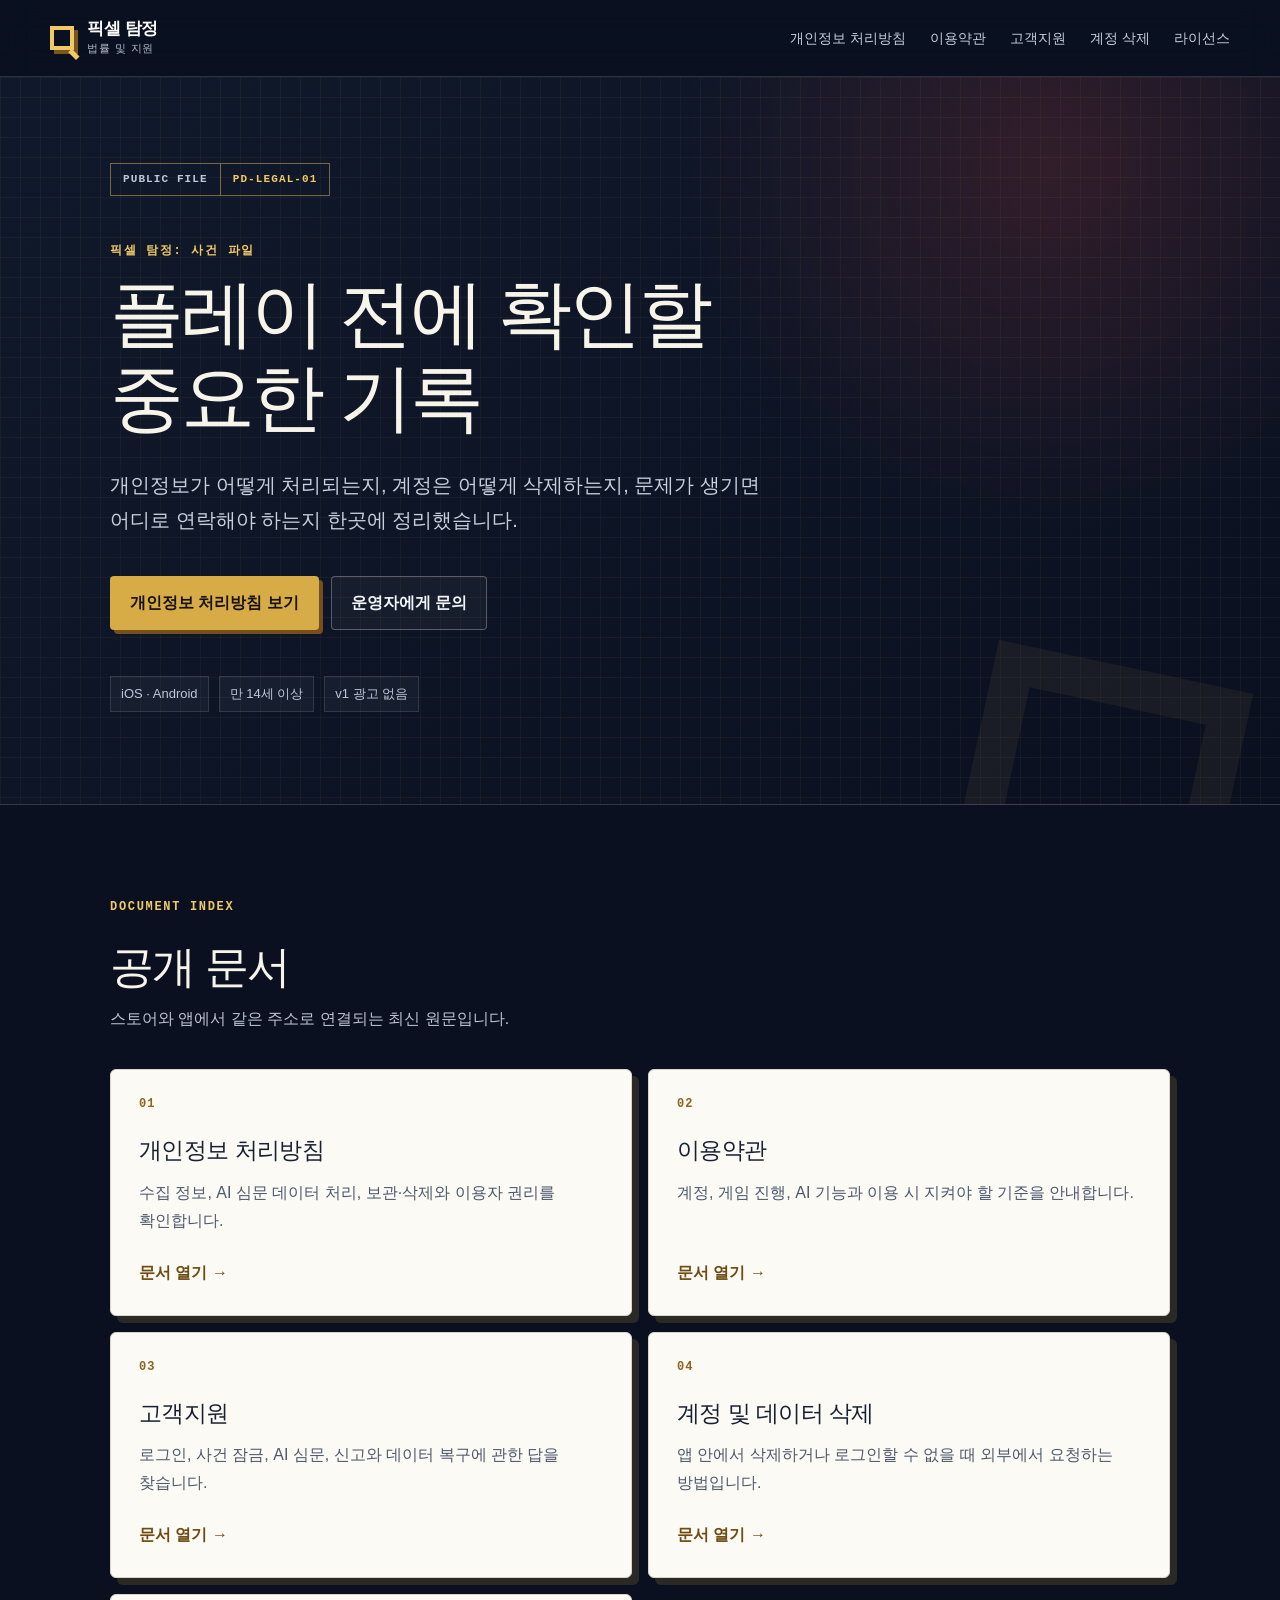
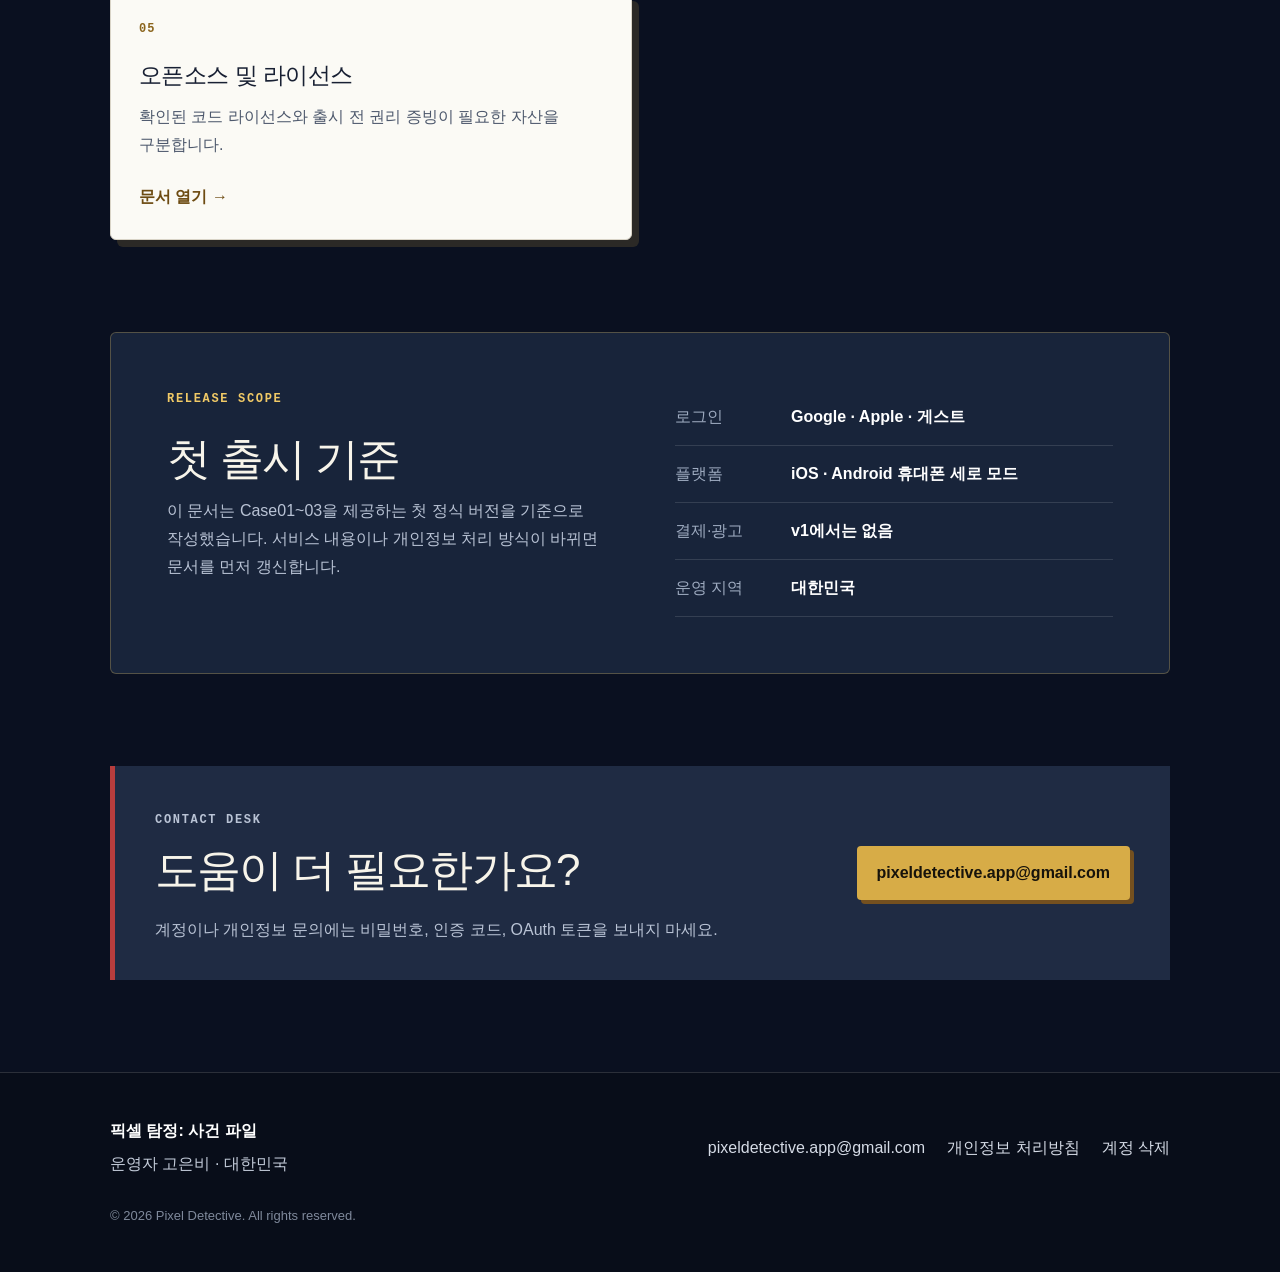
==== index.html @ 2590d4c9 "픽셀 탐정 법률·지원 사이트 정적 배포본 — GitHub Pages 이전 - ChatGPT site-creator 호스팅에서 이전 (레포 push = 배포가 되도록) - legal" ====
<!DOCTYPE html><html lang="ko"><head><meta charSet="utf-8"/><meta name="viewport" content="width=device-width, initial-scale=1"/><link rel="stylesheet" href="assets/index-XsDTc2nY.css" data-rsc-css-href="assets/index-XsDTc2nY.css" data-precedence="vite-rsc/importer-resources"/><title>법률 및 지원 | 픽셀 탐정</title><meta name="description" content="픽셀 탐정: 사건 파일의 공식 개인정보 처리방침, 이용약관, 지원 및 계정 삭제 안내입니다."/><meta name="application-name" content="픽셀 탐정: 사건 파일"/><meta property="og:title" content="픽셀 탐정 | 법률 및 지원"/><meta property="og:description" content="픽셀 탐정: 사건 파일의 개인정보 처리방침, 이용약관, 고객지원, 계정 삭제 및 라이선스 안내입니다."/><meta property="og:type" content="website"/><meta property="og:locale" content="ko_KR"/><meta property="og:image" content="https://kebsz0410-afk.github.io/pixel-detective-legal/og.png"/><meta property="og:image:width" content="1200"/><meta property="og:image:height" content="630"/><meta property="og:image:alt" content="픽셀 탐정 법률 및 지원"/><meta name="twitter:card" content="summary_large_image"/><meta name="twitter:title" content="픽셀 탐정 | 법률 및 지원"/><meta name="twitter:description" content="픽셀 탐정: 사건 파일의 개인정보 처리방침, 이용약관, 고객지원, 계정 삭제 및 라이선스 안내입니다."/><meta name="twitter:image" content="https://kebsz0410-afk.github.io/pixel-detective-legal/og.png"/>
</head><body><a class="skip-link" href="#main-content">본문으로 바로가기</a><header class="site-header"><div class="header-inner"><a href="./" class="brand" aria-label="픽셀 탐정 법률 및 지원 홈"><span class="brand-mark" aria-hidden="true"></span><span><strong>픽셀 탐정</strong><small>법률 및 지원</small></span></a><nav class="main-nav" aria-label="주요 메뉴"><a href="privacy/">개인정보 처리방침</a><a href="terms/">이용약관</a><a href="support/">고객지원</a><a href="account-deletion/">계정 삭제</a><a href="licenses/">라이선스</a></nav></div></header><main id="main-content"><section class="home-hero"><div class="home-hero-inner"><div class="case-label"><span>PUBLIC FILE</span><span>PD-LEGAL-01</span></div><p class="eyebrow">픽셀 탐정: 사건 파일</p><h1>플레이 전에 확인할<br/>중요한 기록</h1><p class="home-lead">개인정보가 어떻게 처리되는지, 계정은 어떻게 삭제하는지, 문제가 생기면 어디로 연락해야 하는지 한곳에 정리했습니다.</p><div class="hero-actions"><a href="privacy/" class="primary-button">개인정보 처리방침 보기</a><a class="secondary-button" href="mailto:pixeldetective.app@gmail.com">운영자에게 문의</a></div><ul class="release-tags" aria-label="서비스 기본 정보"><li>iOS · Android</li><li>만 14세 이상</li><li>v1 광고 없음</li></ul></div></section><section class="home-section" aria-labelledby="documents-title"><div class="section-heading"><p class="eyebrow">DOCUMENT INDEX</p><h2 id="documents-title">공개 문서</h2><p>스토어와 앱에서 같은 주소로 연결되는 최신 원문입니다.</p></div><div class="document-grid"><a href="privacy/" class="document-card"><span class="document-number">01</span><h3>개인정보 처리방침</h3><p>수집 정보, AI 심문 데이터 처리, 보관·삭제와 이용자 권리를 확인합니다.</p><span class="card-link">문서 열기</span></a><a href="terms/" class="document-card"><span class="document-number">02</span><h3>이용약관</h3><p>계정, 게임 진행, AI 기능과 이용 시 지켜야 할 기준을 안내합니다.</p><span class="card-link">문서 열기</span></a><a href="support/" class="document-card"><span class="document-number">03</span><h3>고객지원</h3><p>로그인, 사건 잠금, AI 심문, 신고와 데이터 복구에 관한 답을 찾습니다.</p><span class="card-link">문서 열기</span></a><a href="account-deletion/" class="document-card"><span class="document-number">04</span><h3>계정 및 데이터 삭제</h3><p>앱 안에서 삭제하거나 로그인할 수 없을 때 외부에서 요청하는 방법입니다.</p><span class="card-link">문서 열기</span></a><a href="licenses/" class="document-card"><span class="document-number">05</span><h3>오픈소스 및 라이선스</h3><p>확인된 코드 라이선스와 출시 전 권리 증빙이 필요한 자산을 구분합니다.</p><span class="card-link">문서 열기</span></a></div></section><section class="release-section" aria-labelledby="release-title"><div class="release-panel"><div><p class="eyebrow">RELEASE SCOPE</p><h2 id="release-title">첫 출시 기준</h2><p>이 문서는 Case01~03을 제공하는 첫 정식 버전을 기준으로 작성했습니다. 서비스 내용이나 개인정보 처리 방식이 바뀌면 문서를 먼저 갱신합니다.</p></div><dl class="release-facts"><div><dt>로그인</dt><dd>Google · Apple · 게스트</dd></div><div><dt>플랫폼</dt><dd>iOS · Android 휴대폰 세로 모드</dd></div><div><dt>결제·광고</dt><dd>v1에서는 없음</dd></div><div><dt>운영 지역</dt><dd>대한민국</dd></div></dl></div></section><section class="contact-section" aria-labelledby="contact-title"><div><p class="eyebrow">CONTACT DESK</p><h2 id="contact-title">도움이 더 필요한가요?</h2><p>계정이나 개인정보 문의에는 비밀번호, 인증 코드, OAuth 토큰을 보내지 마세요.</p></div><a class="primary-button" href="mailto:pixeldetective.app@gmail.com">pixeldetective.app@gmail.com</a></section></main><footer class="site-footer"><div class="footer-inner"><div><strong>픽셀 탐정: 사건 파일</strong><p>운영자 고은비 · 대한민국</p></div><div class="footer-links" aria-label="하단 메뉴"><a href="mailto:pixeldetective.app@gmail.com">pixeldetective.app@gmail.com</a><a href="privacy/">개인정보 처리방침</a><a href="account-deletion/">계정 삭제</a></div><p class="copyright">© 2026 Pixel Detective. All rights reserved.</p></div></footer></body></html>
---- assets/index-XsDTc2nY.css ----
/*! tailwindcss v4.2.1 | MIT License | https://tailwindcss.com */
@layer theme{:root,:host{--font-sans:ui-sans-serif, system-ui, sans-serif, "Apple Color Emoji", "Segoe UI Emoji", "Segoe UI Symbol", "Noto Color Emoji";--font-mono:ui-monospace, SFMono-Regular, Menlo, Monaco, Consolas, "Liberation Mono", "Courier New", monospace;--spacing:.25rem;--default-font-family:var(--font-sans);--default-mono-font-family:var(--font-mono)}}@layer base{*,:after,:before,::backdrop{box-sizing:border-box;border:0 solid;margin:0;padding:0}::file-selector-button{box-sizing:border-box;border:0 solid;margin:0;padding:0}html,:host{-webkit-text-size-adjust:100%;tab-size:4;line-height:1.5;font-family:var(--default-font-family,ui-sans-serif, system-ui, sans-serif, "Apple Color Emoji", "Segoe UI Emoji", "Segoe UI Symbol", "Noto Color Emoji");font-feature-settings:var(--default-font-feature-settings,normal);font-variation-settings:var(--default-font-variation-settings,normal);-webkit-tap-highlight-color:transparent}hr{height:0;color:inherit;border-top-width:1px}abbr:where([title]){-webkit-text-decoration:underline dotted;text-decoration:underline dotted}h1,h2,h3,h4,h5,h6{font-size:inherit;font-weight:inherit}a{color:inherit;-webkit-text-decoration:inherit;-webkit-text-decoration:inherit;-webkit-text-decoration:inherit;-webkit-text-decoration:inherit;text-decoration:inherit}b,strong{font-weight:bolder}code,kbd,samp,pre{font-family:var(--default-mono-font-family,ui-monospace, SFMono-Regular, Menlo, Monaco, Consolas, "Liberation Mono", "Courier New", monospace);font-feature-settings:var(--default-mono-font-feature-settings,normal);font-variation-settings:var(--default-mono-font-variation-settings,normal);font-size:1em}small{font-size:80%}sub,sup{vertical-align:baseline;font-size:75%;line-height:0;position:relative}sub{bottom:-.25em}sup{top:-.5em}table{text-indent:0;border-color:inherit;border-collapse:collapse}:-moz-focusring{outline:auto}progress{vertical-align:baseline}summary{display:list-item}ol,ul,menu{list-style:none}img,svg,video,canvas,audio,iframe,embed,object{vertical-align:middle;display:block}img,video{max-width:100%;height:auto}button,input,select,optgroup,textarea{font:inherit;font-feature-settings:inherit;font-variation-settings:inherit;letter-spacing:inherit;color:inherit;opacity:1;background-color:#0000;border-radius:0}::file-selector-button{font:inherit;font-feature-settings:inherit;font-variation-settings:inherit;letter-spacing:inherit;color:inherit;opacity:1;background-color:#0000;border-radius:0}:where(select:is([multiple],[size])) optgroup{font-weight:bolder}:where(select:is([multiple],[size])) optgroup option{padding-inline-start:20px}::file-selector-button{margin-inline-end:4px}::placeholder{opacity:1}@supports (not ((-webkit-appearance:-apple-pay-button))) or (contain-intrinsic-size:1px){::placeholder{color:currentColor}@supports (color:color-mix(in lab, red, red)){::placeholder{color:color-mix(in oklab, currentcolor 50%, transparent)}}}textarea{resize:vertical}::-webkit-search-decoration{-webkit-appearance:none}::-webkit-date-and-time-value{min-height:1lh;text-align:inherit}::-webkit-datetime-edit{display:inline-flex}::-webkit-datetime-edit-fields-wrapper{padding:0}::-webkit-datetime-edit{padding-block:0}::-webkit-datetime-edit-year-field{padding-block:0}::-webkit-datetime-edit-month-field{padding-block:0}::-webkit-datetime-edit-day-field{padding-block:0}::-webkit-datetime-edit-hour-field{padding-block:0}::-webkit-datetime-edit-minute-field{padding-block:0}::-webkit-datetime-edit-second-field{padding-block:0}::-webkit-datetime-edit-millisecond-field{padding-block:0}::-webkit-datetime-edit-meridiem-field{padding-block:0}::-webkit-calendar-picker-indicator{line-height:1}:-moz-ui-invalid{box-shadow:none}button,input:where([type=button],[type=reset],[type=submit]){appearance:button}::file-selector-button{appearance:button}::-webkit-inner-spin-button{height:auto}::-webkit-outer-spin-button{height:auto}[hidden]:where(:not([hidden=until-found])){display:none!important}}@layer components;@layer utilities{.absolute{position:absolute}.start{inset-inline-start:var(--spacing)}.end{inset-inline-end:var(--spacing)}.contents{display:contents}.table{display:table}}:root{--navy-950:#0a1020;--navy-900:#10192b;--navy-800:#18243a;--navy-700:#263550;--paper:#fbfaf5;--paper-deep:#f2efe4;--ink:#182033;--ink-soft:#4d586c;--gold:#d7ac47;--gold-bright:#f1ca66;--red:#b73d3d;--line-dark:#ffffff24;--line-paper:#d9d4c7;--shadow:0 24px 70px #0207123d}*{box-sizing:border-box}html{scroll-behavior:smooth;scroll-padding-top:112px}body{background:var(--navy-950);color:#f7f4ea;word-break:keep-all;overflow-wrap:anywhere;margin:0;font-family:Pretendard,-apple-system,BlinkMacSystemFont,Segoe UI,sans-serif;font-size:16px;line-height:1.75}a{color:inherit;text-underline-offset:.2em;text-decoration-thickness:1px}a:focus-visible,button:focus-visible{outline:3px solid var(--gold-bright);outline-offset:4px}.skip-link{z-index:100;background:var(--paper);color:var(--ink);border:2px solid var(--gold);border-radius:4px;padding:10px 14px;position:fixed;top:12px;left:12px;transform:translateY(-160%)}.skip-link:focus{transform:translateY(0)}.site-header{z-index:20;border-bottom:1px solid var(--line-dark);-webkit-backdrop-filter:blur(16px);backdrop-filter:blur(16px);background:#0a1020f0;position:sticky;top:0}.header-inner{justify-content:space-between;align-items:center;gap:32px;width:min(1180px,100% - 40px);min-height:76px;margin:0 auto;display:flex}.brand{color:#fff;flex:none;align-items:center;gap:13px;text-decoration:none;display:inline-flex}.brand strong,.brand small{display:block}.brand strong{letter-spacing:-.02em;font-size:17px;line-height:1.25}.brand small{color:#aeb8cb;letter-spacing:.08em;font-size:11px}.brand-mark{border:4px solid var(--gold-bright);width:24px;height:24px;display:inline-block;position:relative;box-shadow:4px 4px #7b5520}.brand-mark:after{content:"";background:var(--gold-bright);transform-origin:0;width:11px;height:5px;position:absolute;bottom:-7px;right:-11px;transform:rotate(45deg)}.main-nav{color:#c6cede;align-items:center;gap:24px;font-size:14px;display:flex}.main-nav a{white-space:nowrap;align-items:center;min-height:44px;text-decoration:none;display:inline-flex}.main-nav a:hover{color:var(--gold-bright)}.eyebrow{color:var(--gold-bright);letter-spacing:.14em;margin:0 0 10px;font-family:ui-monospace,SFMono-Regular,Menlo,Consolas,monospace;font-size:12px;font-weight:800}.home-hero{background:linear-gradient(90deg, #d7ac470e 1px, transparent 1px), linear-gradient(#d7ac470e 1px, transparent 1px), radial-gradient(circle at 82% 12%, #b73d3d38, transparent 30%), linear-gradient(145deg, var(--navy-900), var(--navy-950));border-bottom:1px solid var(--line-dark);background-size:20px 20px,20px 20px,auto,auto;position:relative;overflow:hidden}.home-hero:after{content:"";border:40px solid #d7ac4712;width:260px;height:260px;position:absolute;bottom:-120px;right:max(4vw,24px);transform:rotate(12deg)}.home-hero-inner{z-index:1;width:min(1060px,100% - 40px);margin:0 auto;padding:86px 0 92px;position:relative}.case-label{color:#bfc8da;letter-spacing:.1em;border:1px solid #f1ca6673;width:fit-content;margin-bottom:45px;font:700 11px/1 ui-monospace,SFMono-Regular,Menlo,monospace;display:flex}.case-label span{padding:10px 12px}.case-label span+span{color:var(--gold-bright);border-left:1px solid #f1ca6673}.home-hero h1,.document-hero h1{letter-spacing:-.045em;margin:0;line-height:1.14}.home-hero h1{max-width:760px;font-size:clamp(42px,7vw,74px)}.home-lead{color:#c8d0df;max-width:660px;margin:27px 0 0;font-size:clamp(17px,2vw,20px)}.hero-actions{flex-wrap:wrap;gap:12px;margin-top:38px;display:flex}.primary-button,.secondary-button{border:1px solid #0000;border-radius:4px;justify-content:center;align-items:center;min-height:50px;padding:12px 19px;font-weight:800;text-decoration:none;transition:transform .16s,background-color .16s;display:inline-flex}.primary-button{background:var(--gold);color:#17130b;box-shadow:4px 4px #74501f}.secondary-button{color:#f3f5f9;background:#ffffff0a;border-color:#ffffff47}.primary-button:hover,.secondary-button:hover{transform:translateY(-2px)}.release-tags{flex-wrap:wrap;gap:10px;margin:46px 0 0;padding:0;list-style:none;display:flex}.release-tags li{color:#bfc8da;background:#ffffff0a;border:1px solid #ffffff1f;padding:6px 10px;font-size:13px}.home-section,.release-section,.contact-section{width:min(1060px,100% - 40px);margin:0 auto}.home-section{padding:92px 0}.section-heading{max-width:650px;margin-bottom:36px}.section-heading h2,.release-panel h2,.contact-section h2{letter-spacing:-.04em;margin:0;font-size:clamp(30px,4vw,44px)}.section-heading>p:last-child,.release-panel>div>p:last-child,.contact-section p{color:#b9c3d5}.document-grid{grid-template-columns:repeat(2,minmax(0,1fr));gap:16px;display:grid}.document-card{background:var(--paper);min-height:245px;color:var(--ink);border:1px solid var(--line-paper);border-radius:6px;flex-direction:column;padding:28px;text-decoration:none;transition:transform .16s,box-shadow .16s;display:flex;position:relative;box-shadow:7px 7px #d7ac4729}.document-card:hover{transform:translateY(-3px);box-shadow:9px 11px #d7ac4738}.document-card h3{letter-spacing:-.025em;margin:20px 0 8px;font-size:23px}.document-card p{color:var(--ink-soft);margin:0}.document-number{color:#8b651d;letter-spacing:.08em;font:800 12px/1 ui-monospace,SFMono-Regular,Menlo,monospace}.card-link{color:#6d4b12;margin-top:auto;padding-top:24px;font-weight:800}.card-link:after{content:" →"}.release-section{padding-bottom:92px}.release-panel{background:var(--navy-800);border:1px solid #f1ca6647;border-radius:6px;grid-template-columns:1fr 1fr;gap:70px;padding:clamp(28px,5vw,56px);display:grid}.release-facts{gap:0;margin:0;display:grid}.release-facts div{border-bottom:1px solid #ffffff1f;grid-template-columns:100px 1fr;gap:16px;padding:14px 0;display:grid}.release-facts dt{color:#9eabc0}.release-facts dd{color:#fff;margin:0;font-weight:700}.contact-section{border-left:5px solid var(--red);background:#1f2b43;justify-content:space-between;align-items:center;gap:30px;margin-bottom:92px;padding:36px 40px;display:flex}.contact-section p{margin:8px 0 0}.document-shell{background:var(--paper-deep);color:var(--ink)}.document-hero{background:linear-gradient(90deg, #d7ac470b 1px, transparent 1px), linear-gradient(#d7ac470b 1px, transparent 1px), var(--navy-900);color:#fff;border-bottom:4px solid var(--gold);background-size:20px 20px}.document-hero-inner{width:min(1060px,100% - 40px);margin:0 auto;padding:68px 0 54px}.document-hero h1{max-width:800px;font-size:clamp(36px,6vw,58px)}.document-summary{color:#c9d1df;max-width:760px;margin:20px 0 0;font-size:18px}.document-meta{flex-wrap:wrap;gap:12px;margin:34px 0 0;display:flex}.document-meta div{background:#ffffff0b;border:1px solid #ffffff24;min-width:150px;padding:10px 14px}.document-meta dt{color:#9ba8bd;font-size:12px}.document-meta dd{margin:2px 0 0;font-weight:700}.document-meta a{color:var(--gold-bright)}.document-layout{grid-template-columns:230px minmax(0,1fr);align-items:start;gap:38px;width:min(1060px,100% - 40px);margin:0 auto;padding:54px 0 90px;display:grid}.toc{border:1px solid var(--line-paper);background:#ffffff80;border-radius:5px;max-height:calc(100vh - 130px);padding:18px;position:sticky;top:106px;overflow:auto}.toc>p{color:#73500f;letter-spacing:.12em;margin:0 0 10px;font:800 12px/1 ui-monospace,SFMono-Regular,Menlo,monospace}.toc ol{margin:0;padding:0;list-style:none}.toc li+li{border-top:1px solid #18203314}.toc a{color:#4e586b;align-items:center;min-height:42px;padding:8px 0;font-size:13px;line-height:1.45;text-decoration:none;display:flex}.toc a:hover{color:#6f4a06;text-decoration:underline}.legal-document{background:var(--paper);border:1px solid var(--line-paper);box-shadow:var(--shadow);border-radius:6px;padding:clamp(26px,5vw,58px)}.legal-document section{scroll-margin-top:106px}.legal-document section+section{border-top:1px solid var(--line-paper);margin-top:58px;padding-top:54px}.legal-document h2{color:#121a2b;letter-spacing:-.035em;align-items:baseline;gap:12px;margin:0 0 22px;font-size:clamp(23px,3vw,30px);line-height:1.35;display:flex}.legal-document h2 span{color:#9a711f;font:800 12px/1 ui-monospace,SFMono-Regular,Menlo,monospace}.legal-document h3{color:#1a263d;margin:30px 0 10px;font-size:18px}.legal-document p{color:#394356;margin:12px 0}.legal-document ul,.legal-document ol{color:#394356;margin:14px 0;padding-left:1.4em}.legal-document li+li{margin-top:7px}.legal-document a{color:#62430c;font-weight:700}.legal-document strong{color:#192238}.notice-box,.info-callout{border-radius:4px;padding:19px 21px}.notice-box{color:#4f3a13;background:#fff8df;border:1px solid #d7ac47;margin-bottom:48px}.notice-box p{color:inherit;margin:0}.info-callout{background:#eef2f7;border-left:4px solid #526b91;margin:20px 0}.info-callout p:first-child{margin-top:0}.info-callout p:last-child{margin-bottom:0}.table-wrap{border:1px solid var(--line-paper);border-radius:4px;width:100%;margin:22px 0;overflow-x:auto}.legal-table{border-collapse:collapse;width:100%;min-width:660px;font-size:14px;line-height:1.6}.legal-table th,.legal-table td{text-align:left;vertical-align:top;border-bottom:1px solid var(--line-paper);padding:14px}.legal-table th{color:#2b3344;background:#e9e5d8;font-weight:800}.legal-table tr:last-child td{border-bottom:0}.step-list{counter-reset:steps;list-style:none;padding:0!important}.step-list>li{counter-increment:steps;background:#f3f1e9;border:1px solid #ddd7c8;border-radius:4px;padding:16px 16px 16px 58px;position:relative}.step-list>li:before{content:counter(steps);background:var(--navy-800);color:#fff;place-items:center;width:28px;height:28px;font:800 13px/1 ui-monospace,monospace;display:grid;position:absolute;top:16px;left:16px}.step-list>li+li{margin-top:10px}.faq-list{gap:14px;display:grid}.faq-item{background:#f3f1e9;border:1px solid #dcd6c7;border-radius:4px;padding:20px}.faq-item h3{margin-top:0}.faq-item p:last-child,.faq-item ul:last-child{margin-bottom:0}.document-end{color:#8a806c;letter-spacing:.13em;text-align:right;border-top:4px double #b6ad97;margin-top:60px;padding-top:18px;font:800 11px/1 ui-monospace,SFMono-Regular,Menlo,monospace}.site-footer{border-top:1px solid var(--line-dark);color:#c4ccda;background:#080d19}.footer-inner{grid-template-columns:1fr auto;gap:22px 40px;width:min(1060px,100% - 40px);margin:0 auto;padding:44px 0;display:grid}.footer-inner strong{color:#fff}.footer-inner p{margin:5px 0 0}.footer-links{flex-wrap:wrap;justify-content:flex-end;gap:10px 22px;display:flex}.footer-links a{color:#d5dbe6;align-items:center;min-height:40px;display:inline-flex}.copyright{color:#7f899b;grid-column:1/-1;font-size:13px}@media (width<=900px){.header-inner{width:100%;padding:12px 20px 0;display:block}.brand{min-height:48px}.main-nav{scrollbar-width:thin;gap:20px;margin:4px -20px 0;padding:0 20px;overflow-x:auto}.main-nav a{min-height:48px}.document-layout{display:block}.toc{max-height:none;margin-bottom:20px;position:static}.toc ol{grid-template-columns:repeat(2,minmax(0,1fr));gap:0 16px;display:grid}.release-panel{grid-template-columns:1fr;gap:30px}}@media (width<=680px){html{scroll-padding-top:126px}body{font-size:15px}.home-hero-inner{padding:58px 0 68px}.case-label{margin-bottom:32px}.home-section{padding:64px 0}.document-grid{grid-template-columns:1fr}.document-card{min-height:225px}.contact-section{margin-bottom:64px;padding:28px 24px;display:block}.contact-section .primary-button{width:100%;margin-top:20px}.document-hero-inner{padding:48px 0 40px}.document-layout{width:min(100% - 24px,1060px);padding:28px 0 64px}.toc ol{grid-template-columns:1fr}.legal-document{padding:26px 20px}.legal-document section+section{margin-top:42px;padding-top:40px}.document-meta{grid-template-columns:1fr;display:grid}.hero-actions,.hero-actions a{width:100%}.footer-inner{grid-template-columns:1fr}.footer-links{justify-content:flex-start}.copyright{grid-column:auto}}@media (prefers-reduced-motion:reduce){html{scroll-behavior:auto}*,:before,:after{scroll-behavior:auto!important;transition-duration:.01ms!important;animation-duration:.01ms!important;animation-iteration-count:1!important}}@media print{.site-header,.site-footer,.toc,.skip-link{display:none}.document-shell,.document-hero,body{color:#000;background:#fff}.document-hero{border-bottom:1px solid #000}.document-hero h1,.document-summary,.document-meta dd,.document-meta dt{color:#000}.document-layout{width:100%;padding:20px 0;display:block}.legal-document{box-shadow:none;border:0}}
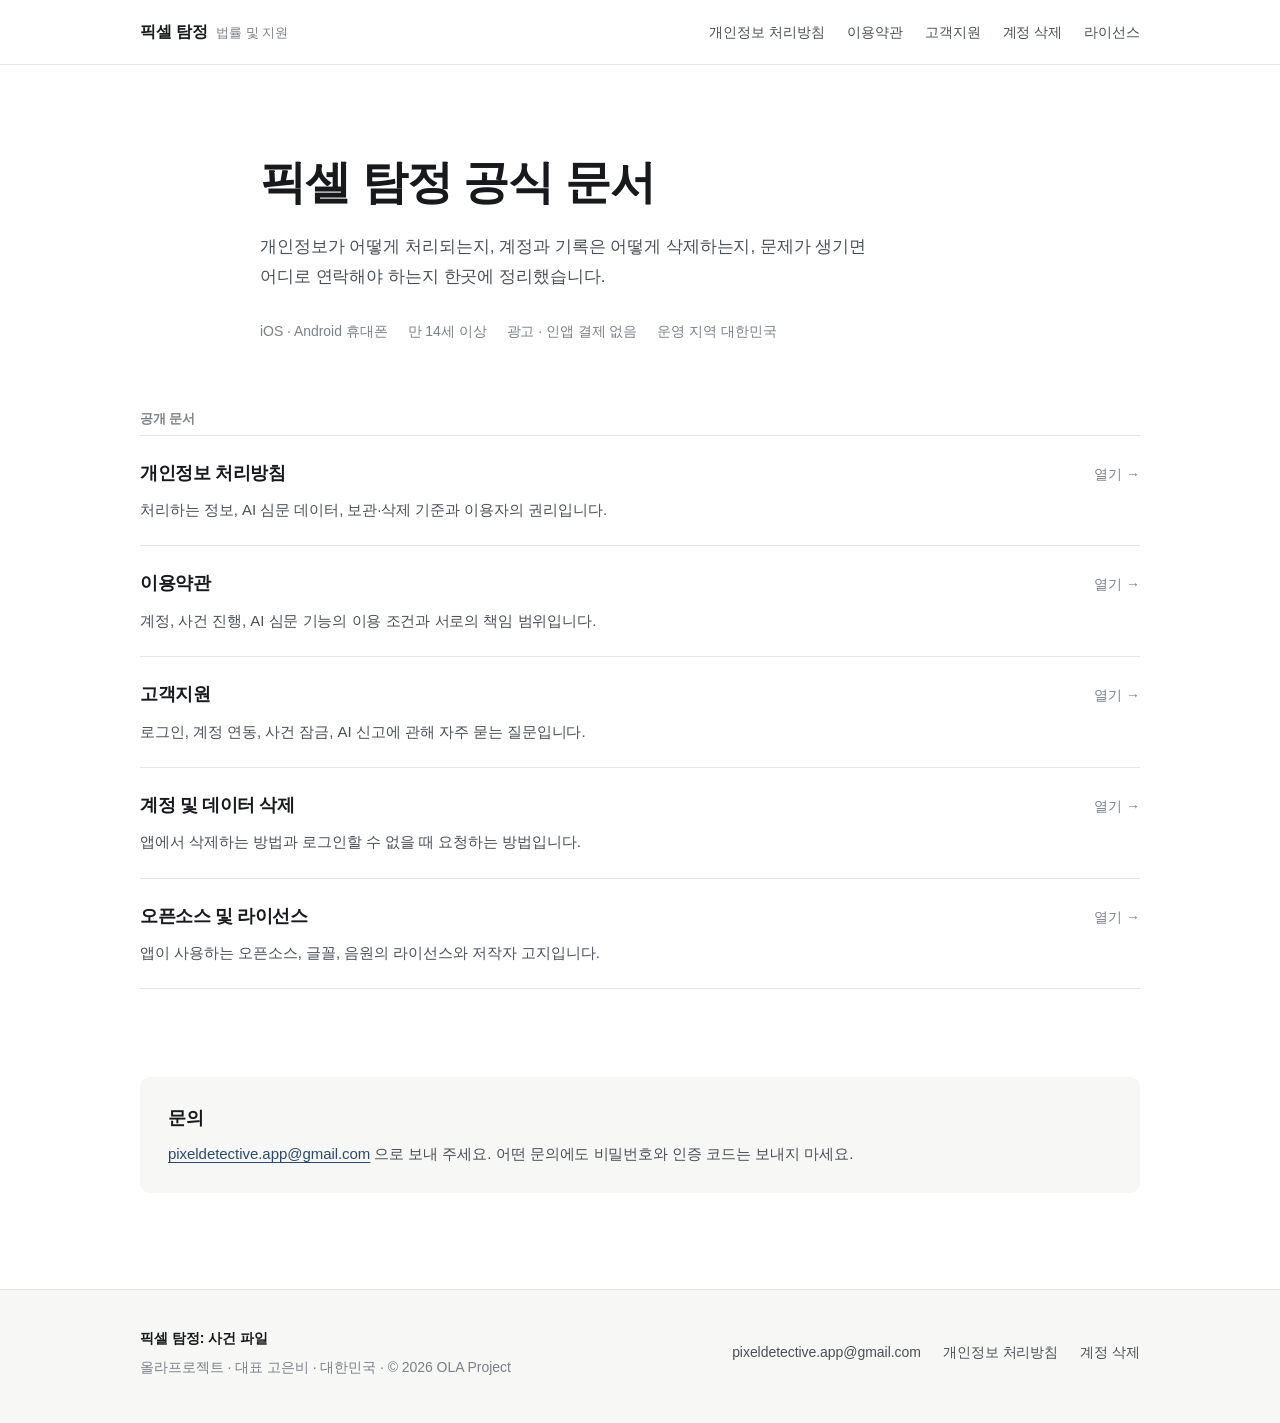
==== commit 1522dc1a: "공개 문서 갱신 — 디자인 개편·상호 반영·법정 필수 항목·시행일 2026-08-03" ====
--- a/index.html
+++ b/index.html
@@ -1,2 +1,2 @@
-<!DOCTYPE html><html lang="ko"><head><meta charSet="utf-8"/><meta name="viewport" content="width=device-width, initial-scale=1"/><link rel="stylesheet" href="assets/index-XsDTc2nY.css" data-rsc-css-href="assets/index-XsDTc2nY.css" data-precedence="vite-rsc/importer-resources"/><title>법률 및 지원 | 픽셀 탐정</title><meta name="description" content="픽셀 탐정: 사건 파일의 공식 개인정보 처리방침, 이용약관, 지원 및 계정 삭제 안내입니다."/><meta name="application-name" content="픽셀 탐정: 사건 파일"/><meta property="og:title" content="픽셀 탐정 | 법률 및 지원"/><meta property="og:description" content="픽셀 탐정: 사건 파일의 개인정보 처리방침, 이용약관, 고객지원, 계정 삭제 및 라이선스 안내입니다."/><meta property="og:type" content="website"/><meta property="og:locale" content="ko_KR"/><meta property="og:image" content="https://kebsz0410-afk.github.io/pixel-detective-legal/og.png"/><meta property="og:image:width" content="1200"/><meta property="og:image:height" content="630"/><meta property="og:image:alt" content="픽셀 탐정 법률 및 지원"/><meta name="twitter:card" content="summary_large_image"/><meta name="twitter:title" content="픽셀 탐정 | 법률 및 지원"/><meta name="twitter:description" content="픽셀 탐정: 사건 파일의 개인정보 처리방침, 이용약관, 고객지원, 계정 삭제 및 라이선스 안내입니다."/><meta name="twitter:image" content="https://kebsz0410-afk.github.io/pixel-detective-legal/og.png"/>
-</head><body><a class="skip-link" href="#main-content">본문으로 바로가기</a><header class="site-header"><div class="header-inner"><a href="./" class="brand" aria-label="픽셀 탐정 법률 및 지원 홈"><span class="brand-mark" aria-hidden="true"></span><span><strong>픽셀 탐정</strong><small>법률 및 지원</small></span></a><nav class="main-nav" aria-label="주요 메뉴"><a href="privacy/">개인정보 처리방침</a><a href="terms/">이용약관</a><a href="support/">고객지원</a><a href="account-deletion/">계정 삭제</a><a href="licenses/">라이선스</a></nav></div></header><main id="main-content"><section class="home-hero"><div class="home-hero-inner"><div class="case-label"><span>PUBLIC FILE</span><span>PD-LEGAL-01</span></div><p class="eyebrow">픽셀 탐정: 사건 파일</p><h1>플레이 전에 확인할<br/>중요한 기록</h1><p class="home-lead">개인정보가 어떻게 처리되는지, 계정은 어떻게 삭제하는지, 문제가 생기면 어디로 연락해야 하는지 한곳에 정리했습니다.</p><div class="hero-actions"><a href="privacy/" class="primary-button">개인정보 처리방침 보기</a><a class="secondary-button" href="mailto:pixeldetective.app@gmail.com">운영자에게 문의</a></div><ul class="release-tags" aria-label="서비스 기본 정보"><li>iOS · Android</li><li>만 14세 이상</li><li>v1 광고 없음</li></ul></div></section><section class="home-section" aria-labelledby="documents-title"><div class="section-heading"><p class="eyebrow">DOCUMENT INDEX</p><h2 id="documents-title">공개 문서</h2><p>스토어와 앱에서 같은 주소로 연결되는 최신 원문입니다.</p></div><div class="document-grid"><a href="privacy/" class="document-card"><span class="document-number">01</span><h3>개인정보 처리방침</h3><p>수집 정보, AI 심문 데이터 처리, 보관·삭제와 이용자 권리를 확인합니다.</p><span class="card-link">문서 열기</span></a><a href="terms/" class="document-card"><span class="document-number">02</span><h3>이용약관</h3><p>계정, 게임 진행, AI 기능과 이용 시 지켜야 할 기준을 안내합니다.</p><span class="card-link">문서 열기</span></a><a href="support/" class="document-card"><span class="document-number">03</span><h3>고객지원</h3><p>로그인, 사건 잠금, AI 심문, 신고와 데이터 복구에 관한 답을 찾습니다.</p><span class="card-link">문서 열기</span></a><a href="account-deletion/" class="document-card"><span class="document-number">04</span><h3>계정 및 데이터 삭제</h3><p>앱 안에서 삭제하거나 로그인할 수 없을 때 외부에서 요청하는 방법입니다.</p><span class="card-link">문서 열기</span></a><a href="licenses/" class="document-card"><span class="document-number">05</span><h3>오픈소스 및 라이선스</h3><p>확인된 코드 라이선스와 출시 전 권리 증빙이 필요한 자산을 구분합니다.</p><span class="card-link">문서 열기</span></a></div></section><section class="release-section" aria-labelledby="release-title"><div class="release-panel"><div><p class="eyebrow">RELEASE SCOPE</p><h2 id="release-title">첫 출시 기준</h2><p>이 문서는 Case01~03을 제공하는 첫 정식 버전을 기준으로 작성했습니다. 서비스 내용이나 개인정보 처리 방식이 바뀌면 문서를 먼저 갱신합니다.</p></div><dl class="release-facts"><div><dt>로그인</dt><dd>Google · Apple · 게스트</dd></div><div><dt>플랫폼</dt><dd>iOS · Android 휴대폰 세로 모드</dd></div><div><dt>결제·광고</dt><dd>v1에서는 없음</dd></div><div><dt>운영 지역</dt><dd>대한민국</dd></div></dl></div></section><section class="contact-section" aria-labelledby="contact-title"><div><p class="eyebrow">CONTACT DESK</p><h2 id="contact-title">도움이 더 필요한가요?</h2><p>계정이나 개인정보 문의에는 비밀번호, 인증 코드, OAuth 토큰을 보내지 마세요.</p></div><a class="primary-button" href="mailto:pixeldetective.app@gmail.com">pixeldetective.app@gmail.com</a></section></main><footer class="site-footer"><div class="footer-inner"><div><strong>픽셀 탐정: 사건 파일</strong><p>운영자 고은비 · 대한민국</p></div><div class="footer-links" aria-label="하단 메뉴"><a href="mailto:pixeldetective.app@gmail.com">pixeldetective.app@gmail.com</a><a href="privacy/">개인정보 처리방침</a><a href="account-deletion/">계정 삭제</a></div><p class="copyright">© 2026 Pixel Detective. All rights reserved.</p></div></footer></body></html>+<!DOCTYPE html><html lang="ko"><head><meta charSet="utf-8"/><meta name="viewport" content="width=device-width, initial-scale=1"/><link rel="stylesheet" href="assets/index-CVaGHORI.css" data-rsc-css-href="assets/index-CVaGHORI.css" data-precedence="vite-rsc/importer-resources"/><title>법률 및 지원 | 픽셀 탐정</title><meta name="description" content="픽셀 탐정: 사건 파일의 공식 개인정보 처리방침, 이용약관, 지원 및 계정 삭제 안내입니다."/><meta name="application-name" content="픽셀 탐정: 사건 파일"/><meta property="og:title" content="픽셀 탐정 | 법률 및 지원"/><meta property="og:description" content="픽셀 탐정: 사건 파일의 개인정보 처리방침, 이용약관, 고객지원, 계정 삭제 및 라이선스 안내입니다."/><meta property="og:type" content="website"/><meta property="og:locale" content="ko_KR"/><meta property="og:image" content="https://kebsz0410-afk.github.io/pixel-detective-legal/og.png"/><meta property="og:image:width" content="1200"/><meta property="og:image:height" content="630"/><meta property="og:image:alt" content="픽셀 탐정 법률 및 지원"/><meta name="twitter:card" content="summary_large_image"/><meta name="twitter:title" content="픽셀 탐정 | 법률 및 지원"/><meta name="twitter:description" content="픽셀 탐정: 사건 파일의 개인정보 처리방침, 이용약관, 고객지원, 계정 삭제 및 라이선스 안내입니다."/><meta name="twitter:image" content="https://kebsz0410-afk.github.io/pixel-detective-legal/og.png"/>
+</head><body><a class="skip-link" href="#main-content">본문으로 바로가기</a><header class="site-header"><div class="header-inner"><a href="./" class="brand" aria-label="픽셀 탐정 법률 및 지원 홈"><strong>픽셀 탐정</strong><span>법률 및 지원</span></a><nav class="main-nav" aria-label="주요 메뉴"><a href="privacy/">개인정보 처리방침</a><a href="terms/">이용약관</a><a href="support/">고객지원</a><a href="account-deletion/">계정 삭제</a><a href="licenses/">라이선스</a></nav></div></header><main id="main-content"><section class="home-hero"><h1>픽셀 탐정 공식 문서</h1><p class="home-lead">개인정보가 어떻게 처리되는지, 계정과 기록은 어떻게 삭제하는지, 문제가 생기면 어디로 연락해야 하는지 한곳에 정리했습니다.</p><ul class="hero-facts" aria-label="서비스 기본 정보"><li>iOS · Android 휴대폰</li><li>만 14세 이상</li><li>광고 · 인앱 결제 없음</li><li>운영 지역 대한민국</li></ul></section><section class="home-section" aria-labelledby="documents-title"><p class="section-label" id="documents-title">공개 문서</p><div class="document-list"><a href="privacy/"><h3>개인정보 처리방침</h3><span class="go" aria-hidden="true">열기 →</span><p>처리하는 정보, AI 심문 데이터, 보관·삭제 기준과 이용자의 권리입니다.</p></a><a href="terms/"><h3>이용약관</h3><span class="go" aria-hidden="true">열기 →</span><p>계정, 사건 진행, AI 심문 기능의 이용 조건과 서로의 책임 범위입니다.</p></a><a href="support/"><h3>고객지원</h3><span class="go" aria-hidden="true">열기 →</span><p>로그인, 계정 연동, 사건 잠금, AI 신고에 관해 자주 묻는 질문입니다.</p></a><a href="account-deletion/"><h3>계정 및 데이터 삭제</h3><span class="go" aria-hidden="true">열기 →</span><p>앱에서 삭제하는 방법과 로그인할 수 없을 때 요청하는 방법입니다.</p></a><a href="licenses/"><h3>오픈소스 및 라이선스</h3><span class="go" aria-hidden="true">열기 →</span><p>앱이 사용하는 오픈소스, 글꼴, 음원의 라이선스와 저작자 고지입니다.</p></a></div></section><section class="contact-note" aria-labelledby="contact-title"><h2 id="contact-title">문의</h2><p><a href="mailto:pixeldetective.app@gmail.com">pixeldetective.app@gmail.com</a> 으로 보내 주세요. 어떤 문의에도 비밀번호와 인증 코드는 보내지 마세요.</p></section></main><footer class="site-footer"><div class="footer-inner"><div><strong>픽셀 탐정: 사건 파일</strong><p>올라프로젝트 · 대표 고은비 · 대한민국 · © 2026 OLA Project</p></div><div class="footer-links" aria-label="하단 메뉴"><a href="mailto:pixeldetective.app@gmail.com">pixeldetective.app@gmail.com</a><a href="privacy/">개인정보 처리방침</a><a href="account-deletion/">계정 삭제</a></div></div></footer></body></html>
--- a/assets/index-CVaGHORI.css
+++ b/assets/index-CVaGHORI.css
@@ -0,0 +1,2 @@
+/*! tailwindcss v4.2.1 | MIT License | https://tailwindcss.com */
+@layer theme{:root,:host{--font-sans:ui-sans-serif, system-ui, sans-serif, "Apple Color Emoji", "Segoe UI Emoji", "Segoe UI Symbol", "Noto Color Emoji";--font-mono:ui-monospace, SFMono-Regular, Menlo, Monaco, Consolas, "Liberation Mono", "Courier New", monospace;--spacing:.25rem;--default-font-family:var(--font-sans);--default-mono-font-family:var(--font-mono)}}@layer base{*,:after,:before,::backdrop{box-sizing:border-box;border:0 solid;margin:0;padding:0}::file-selector-button{box-sizing:border-box;border:0 solid;margin:0;padding:0}html,:host{-webkit-text-size-adjust:100%;tab-size:4;line-height:1.5;font-family:var(--default-font-family,ui-sans-serif, system-ui, sans-serif, "Apple Color Emoji", "Segoe UI Emoji", "Segoe UI Symbol", "Noto Color Emoji");font-feature-settings:var(--default-font-feature-settings,normal);font-variation-settings:var(--default-font-variation-settings,normal);-webkit-tap-highlight-color:transparent}hr{height:0;color:inherit;border-top-width:1px}abbr:where([title]){-webkit-text-decoration:underline dotted;text-decoration:underline dotted}h1,h2,h3,h4,h5,h6{font-size:inherit;font-weight:inherit}a{color:inherit;-webkit-text-decoration:inherit;-webkit-text-decoration:inherit;-webkit-text-decoration:inherit;-webkit-text-decoration:inherit;text-decoration:inherit}b,strong{font-weight:bolder}code,kbd,samp,pre{font-family:var(--default-mono-font-family,ui-monospace, SFMono-Regular, Menlo, Monaco, Consolas, "Liberation Mono", "Courier New", monospace);font-feature-settings:var(--default-mono-font-feature-settings,normal);font-variation-settings:var(--default-mono-font-variation-settings,normal);font-size:1em}small{font-size:80%}sub,sup{vertical-align:baseline;font-size:75%;line-height:0;position:relative}sub{bottom:-.25em}sup{top:-.5em}table{text-indent:0;border-color:inherit;border-collapse:collapse}:-moz-focusring{outline:auto}progress{vertical-align:baseline}summary{display:list-item}ol,ul,menu{list-style:none}img,svg,video,canvas,audio,iframe,embed,object{vertical-align:middle;display:block}img,video{max-width:100%;height:auto}button,input,select,optgroup,textarea{font:inherit;font-feature-settings:inherit;font-variation-settings:inherit;letter-spacing:inherit;color:inherit;opacity:1;background-color:#0000;border-radius:0}::file-selector-button{font:inherit;font-feature-settings:inherit;font-variation-settings:inherit;letter-spacing:inherit;color:inherit;opacity:1;background-color:#0000;border-radius:0}:where(select:is([multiple],[size])) optgroup{font-weight:bolder}:where(select:is([multiple],[size])) optgroup option{padding-inline-start:20px}::file-selector-button{margin-inline-end:4px}::placeholder{opacity:1}@supports (not ((-webkit-appearance:-apple-pay-button))) or (contain-intrinsic-size:1px){::placeholder{color:currentColor}@supports (color:color-mix(in lab, red, red)){::placeholder{color:color-mix(in oklab, currentcolor 50%, transparent)}}}textarea{resize:vertical}::-webkit-search-decoration{-webkit-appearance:none}::-webkit-date-and-time-value{min-height:1lh;text-align:inherit}::-webkit-datetime-edit{display:inline-flex}::-webkit-datetime-edit-fields-wrapper{padding:0}::-webkit-datetime-edit{padding-block:0}::-webkit-datetime-edit-year-field{padding-block:0}::-webkit-datetime-edit-month-field{padding-block:0}::-webkit-datetime-edit-day-field{padding-block:0}::-webkit-datetime-edit-hour-field{padding-block:0}::-webkit-datetime-edit-minute-field{padding-block:0}::-webkit-datetime-edit-second-field{padding-block:0}::-webkit-datetime-edit-millisecond-field{padding-block:0}::-webkit-datetime-edit-meridiem-field{padding-block:0}::-webkit-calendar-picker-indicator{line-height:1}:-moz-ui-invalid{box-shadow:none}button,input:where([type=button],[type=reset],[type=submit]){appearance:button}::file-selector-button{appearance:button}::-webkit-inner-spin-button{height:auto}::-webkit-outer-spin-button{height:auto}[hidden]:where(:not([hidden=until-found])){display:none!important}}@layer components;@layer utilities{.absolute{position:absolute}.start{inset-inline-start:var(--spacing)}.end{inset-inline-end:var(--spacing)}.contents{display:contents}.table{display:table}}:root{--lightningcss-light:initial;--lightningcss-dark: ;color-scheme:light;--bg:#fff;--bg-subtle:#f7f7f5;--ink:#17191d;--ink-2:#4a5058;--ink-3:#7b818a;--line:#e6e6e1;--line-soft:#f0f0ec;--accent:#2b4a6f;--accent-soft:#f0f3f7;--page:1000px;--gutter:24px}*{box-sizing:border-box}html{scroll-behavior:smooth;-webkit-text-size-adjust:100%;scroll-padding-top:88px}body{background:var(--bg);color:var(--ink);letter-spacing:-.003em;word-break:keep-all;overflow-wrap:break-word;margin:0;font-family:Pretendard,-apple-system,BlinkMacSystemFont,Segoe UI,Apple SD Gothic Neo,Noto Sans KR,sans-serif;font-size:16px;line-height:1.75}a{color:var(--accent);text-underline-offset:.22em;text-decoration:underline;text-decoration-thickness:1px}a:hover{text-decoration-thickness:2px}a:focus-visible{outline:2px solid var(--accent);outline-offset:3px;border-radius:2px}h1,h2,h3{color:var(--ink);letter-spacing:-.022em}.skip-link{z-index:100;background:var(--ink);color:#fff;border-radius:6px;padding:10px 16px;text-decoration:none;position:fixed;top:10px;left:10px;transform:translateY(-200%)}.skip-link:focus{transform:translateY(0)}.site-header{z-index:20;-webkit-backdrop-filter:blur(12px);backdrop-filter:blur(12px);border-bottom:1px solid var(--line);background:#ffffffeb;position:sticky;top:0}.header-inner{width:min(var(--page), calc(100% - var(--gutter) * 2));justify-content:space-between;align-items:center;gap:28px;min-height:64px;margin:0 auto;display:flex}.brand{color:var(--ink);white-space:nowrap;align-items:baseline;gap:8px;text-decoration:none;display:inline-flex}.brand strong{font-size:16px;font-weight:700}.brand span{color:var(--ink-3);font-size:13px}.main-nav{align-items:center;gap:22px;font-size:14px;display:flex}.main-nav a{min-height:44px;color:var(--ink-2);white-space:nowrap;align-items:center;text-decoration:none;display:inline-flex}.main-nav a:hover{color:var(--ink);text-underline-offset:.3em;text-decoration:underline}.home-hero{width:min(var(--page), calc(100% - var(--gutter) * 2));max-width:760px;margin:0 auto;padding:88px 0 64px}.home-hero h1{margin:0;font-size:clamp(32px,5vw,46px);font-weight:700;line-height:1.28}.home-lead{max-width:620px;color:var(--ink-2);margin:20px 0 0;font-size:17px}.hero-facts{color:var(--ink-3);flex-wrap:wrap;gap:8px 20px;margin:28px 0 0;padding:0;font-size:14px;list-style:none;display:flex}.home-section{width:min(var(--page), calc(100% - var(--gutter) * 2));margin:0 auto;padding-bottom:88px}.section-label{color:var(--ink-3);margin:0 0 4px;font-size:13px;font-weight:600}.document-list{border-top:1px solid var(--line);margin:0}.document-list a{border-bottom:1px solid var(--line);color:var(--ink);grid-template-columns:minmax(0,1fr) auto;align-items:baseline;gap:4px 24px;padding:22px 0;text-decoration:none;display:grid}.document-list a:hover{background:var(--bg-subtle);box-shadow:-12px 0 0 var(--bg-subtle), 12px 0 0 var(--bg-subtle)}.document-list h3{margin:0;font-size:18px;font-weight:700}.document-list p{color:var(--ink-2);grid-column:1;margin:4px 0 0;font-size:15px}.document-list .go{color:var(--ink-3);grid-area:1/2;font-size:14px}.contact-note{width:min(var(--page), calc(100% - var(--gutter) * 2));background:var(--bg-subtle);border-radius:10px;margin:0 auto 96px;padding:26px 28px}.contact-note h2{margin:0 0 6px;font-size:18px;font-weight:700}.contact-note p{color:var(--ink-2);margin:0;font-size:15px}.document-hero{width:min(var(--page), calc(100% - var(--gutter) * 2));border-bottom:1px solid var(--line);margin:0 auto;padding:72px 0 36px}.document-hero h1{max-width:760px;margin:0;font-size:clamp(30px,4.4vw,40px);font-weight:700;line-height:1.3}.document-summary{max-width:680px;color:var(--ink-2);margin:16px 0 0;font-size:16px}.document-meta{flex-wrap:wrap;gap:6px 32px;margin:26px 0 0;font-size:14px;display:flex}.document-meta div{align-items:baseline;gap:8px;display:flex}.document-meta dt{color:var(--ink-3)}.document-meta dd{color:var(--ink-2);margin:0}.document-layout{width:min(var(--page), calc(100% - var(--gutter) * 2));grid-template-columns:196px minmax(0,1fr);align-items:start;gap:56px;margin:0 auto;padding:44px 0 96px;display:grid}.toc{max-height:calc(100vh - 120px);position:sticky;top:88px;overflow:auto}.toc>p{color:var(--ink-3);margin:0 0 10px;font-size:13px;font-weight:600}.toc ol{border-left:1px solid var(--line);margin:0;padding:0;list-style:none}.toc a{color:var(--ink-2);border-left:1px solid #0000;margin-left:-1px;padding:7px 0 7px 14px;font-size:14px;line-height:1.5;text-decoration:none;display:block}.toc a:hover{border-left-color:var(--accent);color:var(--ink)}.legal-document{max-width:720px}.legal-document section{scroll-margin-top:88px}.legal-document section+section{margin-top:56px}.legal-document h2{margin:0 0 18px;font-size:22px;font-weight:700;line-height:1.45}.legal-document h2 b{color:var(--ink-3);font-variant-numeric:tabular-nums;margin-right:10px;font-size:15px;font-weight:600}.legal-document h3{margin:32px 0 8px;font-size:17px;font-weight:700}.legal-document p{color:var(--ink-2);margin:14px 0}.legal-document ul,.legal-document ol{color:var(--ink-2);margin:14px 0;padding-left:1.3em}.legal-document ul{list-style:outside}.legal-document ol{list-style:decimal}.legal-document li{margin:6px 0;padding-left:4px}.legal-document strong{color:var(--ink);font-weight:700}.notice-box,.info-callout{background:var(--accent-soft);border-left:2px solid var(--accent);border-radius:0 6px 6px 0;margin:22px 0;padding:18px 20px}.notice-box{margin:0 0 44px}.notice-box p,.info-callout p{color:var(--ink-2);margin:10px 0;font-size:15px}.notice-box p:first-child,.info-callout p:first-child{margin-top:0}.notice-box p:last-child,.info-callout p:last-child{margin-bottom:0}.table-wrap{width:100%;margin:22px 0;overflow-x:auto}.legal-table{border-collapse:collapse;width:100%;min-width:560px;font-size:15px;line-height:1.65}.legal-table th,.legal-table td{text-align:left;vertical-align:top;border-bottom:1px solid var(--line-soft);color:var(--ink-2);padding:13px 16px 13px 0}.legal-table th{color:var(--ink-3);border-bottom:1px solid var(--line);padding-top:0;font-size:13px;font-weight:600}.legal-table td:first-child{color:var(--ink);font-weight:600}.step-list{counter-reset:steps;padding-left:0!important;list-style:none!important}.step-list>li{counter-increment:steps;border-bottom:1px solid var(--line-soft);margin:0;padding:10px 0 10px 38px;position:relative}.step-list>li:last-child{border-bottom:0}.step-list>li:before{content:counter(steps);background:var(--bg-subtle);width:24px;height:24px;color:var(--ink-2);font-variant-numeric:tabular-nums;border-radius:50%;place-items:center;font-size:13px;font-weight:700;display:grid;position:absolute;top:10px;left:0}.faq-list{display:grid}.faq-item{border-bottom:1px solid var(--line-soft);padding:20px 0}.faq-item:first-child{padding-top:4px}.faq-item:last-child{border-bottom:0;padding-bottom:0}.faq-item h3{margin:0 0 6px}.faq-item p:last-child{margin-bottom:0}.site-footer{border-top:1px solid var(--line);background:var(--bg-subtle)}.footer-inner{width:min(var(--page), calc(100% - var(--gutter) * 2));color:var(--ink-2);flex-wrap:wrap;justify-content:space-between;gap:16px 40px;margin:0 auto;padding:36px 0 44px;font-size:14px;display:flex}.footer-inner p{color:var(--ink-3);margin:4px 0 0}.footer-inner strong{color:var(--ink);font-weight:700}.footer-links{flex-wrap:wrap;gap:8px 22px;display:flex}.footer-links a{min-height:36px;color:var(--ink-2);align-items:center;text-decoration:none;display:inline-flex}.footer-links a:hover{text-underline-offset:.3em;text-decoration:underline}@media (width<=900px){.header-inner{width:100%;padding:10px var(--gutter) 0;display:block}.brand{align-items:center;min-height:44px}.main-nav{margin:0 calc(var(--gutter) * -1);padding:0 var(--gutter);scrollbar-width:none;gap:18px;overflow-x:auto}.main-nav::-webkit-scrollbar{display:none}.document-layout{padding-top:32px;display:block}.toc{border-bottom:1px solid var(--line);max-height:none;margin-bottom:40px;padding-bottom:28px;position:static}.toc ol{grid-template-columns:repeat(2,minmax(0,1fr));display:grid}}@media (width<=620px){html{scroll-padding-top:120px}.home-hero{padding:56px 0 44px}.home-section,.contact-note{padding-bottom:64px}.contact-note{margin-bottom:64px;padding:22px}.document-hero{padding:44px 0 28px}.document-meta{grid-template-columns:1fr;gap:4px;display:grid}.toc ol{grid-template-columns:1fr}.legal-document h2{font-size:20px}.document-list .go{display:none}.footer-inner{display:block}.footer-links{margin-top:20px}}@media (prefers-reduced-motion:reduce){html{scroll-behavior:auto}*,:before,:after{transition-duration:.01ms!important;animation-duration:.01ms!important}}@media print{.site-header,.site-footer,.toc,.skip-link{display:none}body{font-size:11pt;line-height:1.6}.document-hero,.document-layout{width:100%;padding:0}.document-layout{padding-top:18pt;display:block}.legal-document{max-width:none}.legal-document section{break-inside:avoid}.notice-box,.info-callout{background:0 0;border-left:1pt solid #999}a{color:inherit;text-decoration:none}}
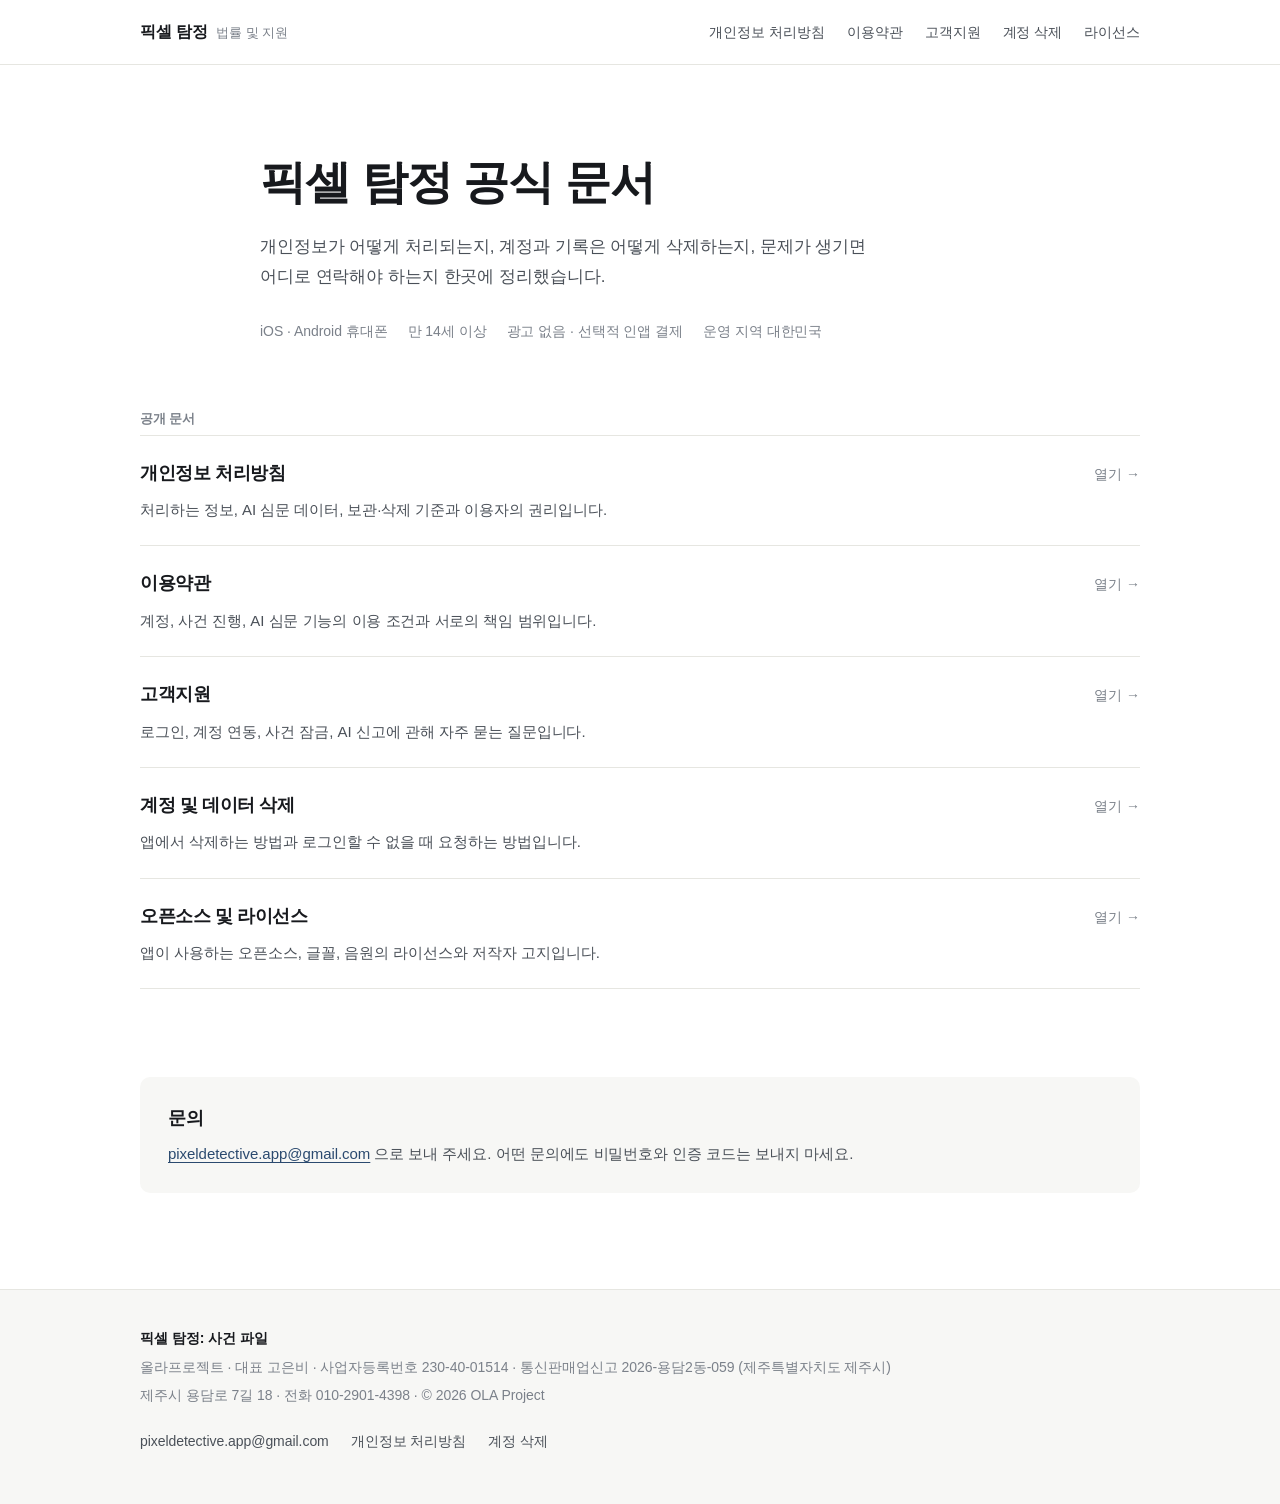
==== commit 47a948b6: "결제 및 개인정보 안내 공개" ====
--- a/index.html
+++ b/index.html
@@ -1,2 +1,2 @@
 <!DOCTYPE html><html lang="ko"><head><meta charSet="utf-8"/><meta name="viewport" content="width=device-width, initial-scale=1"/><link rel="stylesheet" href="assets/index-CVaGHORI.css" data-rsc-css-href="assets/index-CVaGHORI.css" data-precedence="vite-rsc/importer-resources"/><title>법률 및 지원 | 픽셀 탐정</title><meta name="description" content="픽셀 탐정: 사건 파일의 공식 개인정보 처리방침, 이용약관, 지원 및 계정 삭제 안내입니다."/><meta name="application-name" content="픽셀 탐정: 사건 파일"/><meta property="og:title" content="픽셀 탐정 | 법률 및 지원"/><meta property="og:description" content="픽셀 탐정: 사건 파일의 개인정보 처리방침, 이용약관, 고객지원, 계정 삭제 및 라이선스 안내입니다."/><meta property="og:type" content="website"/><meta property="og:locale" content="ko_KR"/><meta property="og:image" content="https://kebsz0410-afk.github.io/pixel-detective-legal/og.png"/><meta property="og:image:width" content="1200"/><meta property="og:image:height" content="630"/><meta property="og:image:alt" content="픽셀 탐정 법률 및 지원"/><meta name="twitter:card" content="summary_large_image"/><meta name="twitter:title" content="픽셀 탐정 | 법률 및 지원"/><meta name="twitter:description" content="픽셀 탐정: 사건 파일의 개인정보 처리방침, 이용약관, 고객지원, 계정 삭제 및 라이선스 안내입니다."/><meta name="twitter:image" content="https://kebsz0410-afk.github.io/pixel-detective-legal/og.png"/>
-</head><body><a class="skip-link" href="#main-content">본문으로 바로가기</a><header class="site-header"><div class="header-inner"><a href="./" class="brand" aria-label="픽셀 탐정 법률 및 지원 홈"><strong>픽셀 탐정</strong><span>법률 및 지원</span></a><nav class="main-nav" aria-label="주요 메뉴"><a href="privacy/">개인정보 처리방침</a><a href="terms/">이용약관</a><a href="support/">고객지원</a><a href="account-deletion/">계정 삭제</a><a href="licenses/">라이선스</a></nav></div></header><main id="main-content"><section class="home-hero"><h1>픽셀 탐정 공식 문서</h1><p class="home-lead">개인정보가 어떻게 처리되는지, 계정과 기록은 어떻게 삭제하는지, 문제가 생기면 어디로 연락해야 하는지 한곳에 정리했습니다.</p><ul class="hero-facts" aria-label="서비스 기본 정보"><li>iOS · Android 휴대폰</li><li>만 14세 이상</li><li>광고 · 인앱 결제 없음</li><li>운영 지역 대한민국</li></ul></section><section class="home-section" aria-labelledby="documents-title"><p class="section-label" id="documents-title">공개 문서</p><div class="document-list"><a href="privacy/"><h3>개인정보 처리방침</h3><span class="go" aria-hidden="true">열기 →</span><p>처리하는 정보, AI 심문 데이터, 보관·삭제 기준과 이용자의 권리입니다.</p></a><a href="terms/"><h3>이용약관</h3><span class="go" aria-hidden="true">열기 →</span><p>계정, 사건 진행, AI 심문 기능의 이용 조건과 서로의 책임 범위입니다.</p></a><a href="support/"><h3>고객지원</h3><span class="go" aria-hidden="true">열기 →</span><p>로그인, 계정 연동, 사건 잠금, AI 신고에 관해 자주 묻는 질문입니다.</p></a><a href="account-deletion/"><h3>계정 및 데이터 삭제</h3><span class="go" aria-hidden="true">열기 →</span><p>앱에서 삭제하는 방법과 로그인할 수 없을 때 요청하는 방법입니다.</p></a><a href="licenses/"><h3>오픈소스 및 라이선스</h3><span class="go" aria-hidden="true">열기 →</span><p>앱이 사용하는 오픈소스, 글꼴, 음원의 라이선스와 저작자 고지입니다.</p></a></div></section><section class="contact-note" aria-labelledby="contact-title"><h2 id="contact-title">문의</h2><p><a href="mailto:pixeldetective.app@gmail.com">pixeldetective.app@gmail.com</a> 으로 보내 주세요. 어떤 문의에도 비밀번호와 인증 코드는 보내지 마세요.</p></section></main><footer class="site-footer"><div class="footer-inner"><div><strong>픽셀 탐정: 사건 파일</strong><p>올라프로젝트 · 대표 고은비 · 대한민국 · © 2026 OLA Project</p></div><div class="footer-links" aria-label="하단 메뉴"><a href="mailto:pixeldetective.app@gmail.com">pixeldetective.app@gmail.com</a><a href="privacy/">개인정보 처리방침</a><a href="account-deletion/">계정 삭제</a></div></div></footer></body></html>+</head><body><a class="skip-link" href="#main-content">본문으로 바로가기</a><header class="site-header"><div class="header-inner"><a href="./" class="brand" aria-label="픽셀 탐정 법률 및 지원 홈"><strong>픽셀 탐정</strong><span>법률 및 지원</span></a><nav class="main-nav" aria-label="주요 메뉴"><a href="privacy/">개인정보 처리방침</a><a href="terms/">이용약관</a><a href="support/">고객지원</a><a href="account-deletion/">계정 삭제</a><a href="licenses/">라이선스</a></nav></div></header><main id="main-content"><section class="home-hero"><h1>픽셀 탐정 공식 문서</h1><p class="home-lead">개인정보가 어떻게 처리되는지, 계정과 기록은 어떻게 삭제하는지, 문제가 생기면 어디로 연락해야 하는지 한곳에 정리했습니다.</p><ul class="hero-facts" aria-label="서비스 기본 정보"><li>iOS · Android 휴대폰</li><li>만 14세 이상</li><li>광고 없음 · 선택적 인앱 결제</li><li>운영 지역 대한민국</li></ul></section><section class="home-section" aria-labelledby="documents-title"><p class="section-label" id="documents-title">공개 문서</p><div class="document-list"><a href="privacy/"><h3>개인정보 처리방침</h3><span class="go" aria-hidden="true">열기 →</span><p>처리하는 정보, AI 심문 데이터, 보관·삭제 기준과 이용자의 권리입니다.</p></a><a href="terms/"><h3>이용약관</h3><span class="go" aria-hidden="true">열기 →</span><p>계정, 사건 진행, AI 심문 기능의 이용 조건과 서로의 책임 범위입니다.</p></a><a href="support/"><h3>고객지원</h3><span class="go" aria-hidden="true">열기 →</span><p>로그인, 계정 연동, 사건 잠금, AI 신고에 관해 자주 묻는 질문입니다.</p></a><a href="account-deletion/"><h3>계정 및 데이터 삭제</h3><span class="go" aria-hidden="true">열기 →</span><p>앱에서 삭제하는 방법과 로그인할 수 없을 때 요청하는 방법입니다.</p></a><a href="licenses/"><h3>오픈소스 및 라이선스</h3><span class="go" aria-hidden="true">열기 →</span><p>앱이 사용하는 오픈소스, 글꼴, 음원의 라이선스와 저작자 고지입니다.</p></a></div></section><section class="contact-note" aria-labelledby="contact-title"><h2 id="contact-title">문의</h2><p><a href="mailto:pixeldetective.app@gmail.com">pixeldetective.app@gmail.com</a> 으로 보내 주세요. 어떤 문의에도 비밀번호와 인증 코드는 보내지 마세요.</p></section></main><footer class="site-footer"><div class="footer-inner"><div><strong>픽셀 탐정: 사건 파일</strong><p>올라프로젝트 · 대표 고은비 · 사업자등록번호 230-40-01514 · 통신판매업신고 2026-용담2동-059 (제주특별자치도 제주시)</p><p>제주시 용담로 7길 18 · 전화 010-2901-4398 · © 2026 OLA Project</p></div><div class="footer-links" aria-label="하단 메뉴"><a href="mailto:pixeldetective.app@gmail.com">pixeldetective.app@gmail.com</a><a href="privacy/">개인정보 처리방침</a><a href="account-deletion/">계정 삭제</a></div></div></footer></body></html>
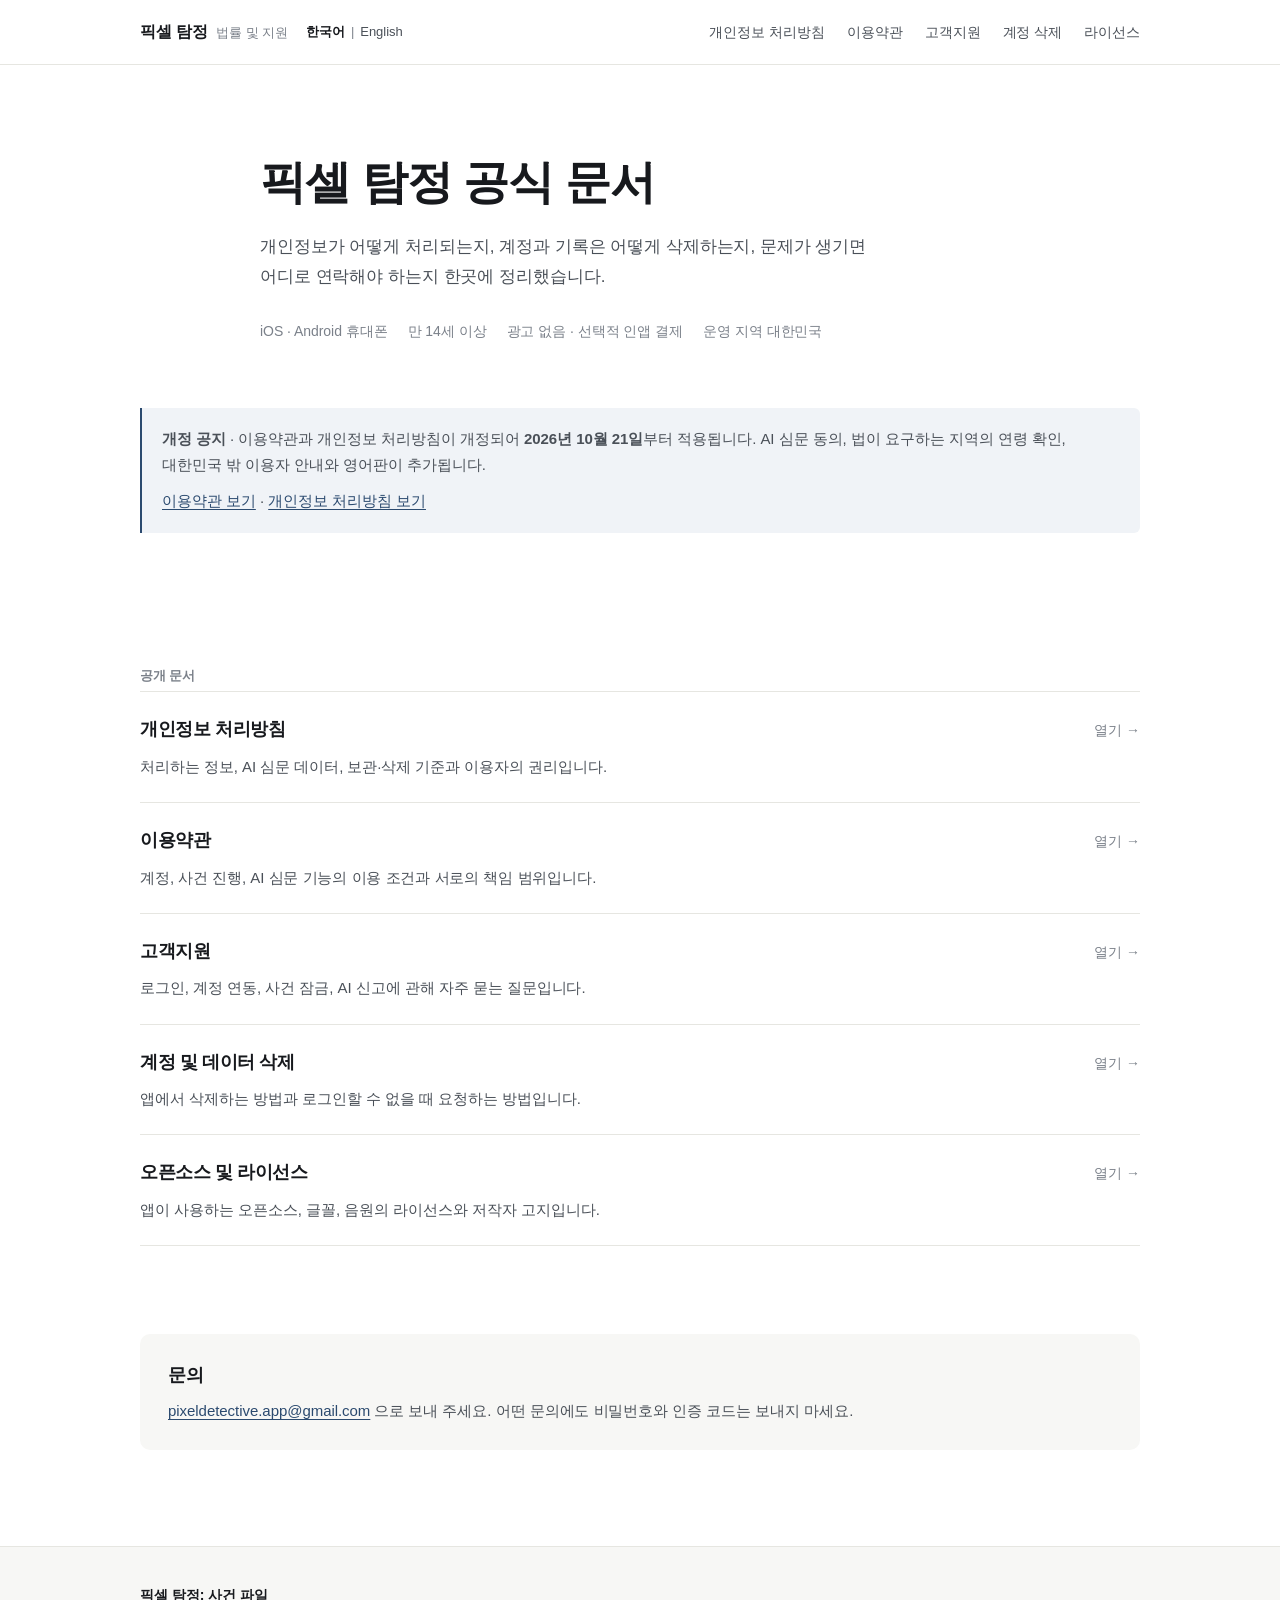
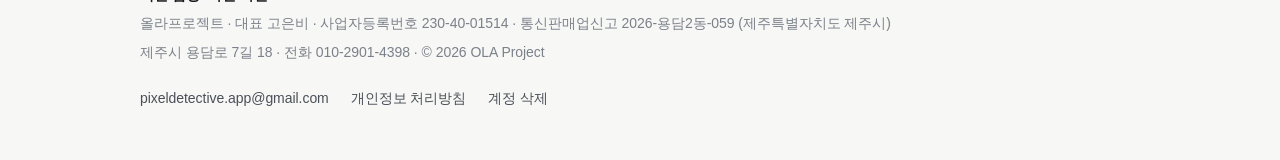
==== commit 6c9b961c: "개인정보 처리방침·이용약관 개정 공지(2026년 10월 21일 적용) + 영어판 공개 - 개정 내용: AI 심문 동의와 동의 기록, 법이 요구하는 지역의 연령 확인, 앱 언어 설정" ====
--- a/index.html
+++ b/index.html
@@ -1,2 +1,2 @@
-<!DOCTYPE html><html lang="ko"><head><meta charSet="utf-8"/><meta name="viewport" content="width=device-width, initial-scale=1"/><link rel="stylesheet" href="assets/index-CVaGHORI.css" data-rsc-css-href="assets/index-CVaGHORI.css" data-precedence="vite-rsc/importer-resources"/><title>법률 및 지원 | 픽셀 탐정</title><meta name="description" content="픽셀 탐정: 사건 파일의 공식 개인정보 처리방침, 이용약관, 지원 및 계정 삭제 안내입니다."/><meta name="application-name" content="픽셀 탐정: 사건 파일"/><meta property="og:title" content="픽셀 탐정 | 법률 및 지원"/><meta property="og:description" content="픽셀 탐정: 사건 파일의 개인정보 처리방침, 이용약관, 고객지원, 계정 삭제 및 라이선스 안내입니다."/><meta property="og:type" content="website"/><meta property="og:locale" content="ko_KR"/><meta property="og:image" content="https://kebsz0410-afk.github.io/pixel-detective-legal/og.png"/><meta property="og:image:width" content="1200"/><meta property="og:image:height" content="630"/><meta property="og:image:alt" content="픽셀 탐정 법률 및 지원"/><meta name="twitter:card" content="summary_large_image"/><meta name="twitter:title" content="픽셀 탐정 | 법률 및 지원"/><meta name="twitter:description" content="픽셀 탐정: 사건 파일의 개인정보 처리방침, 이용약관, 고객지원, 계정 삭제 및 라이선스 안내입니다."/><meta name="twitter:image" content="https://kebsz0410-afk.github.io/pixel-detective-legal/og.png"/>
-</head><body><a class="skip-link" href="#main-content">본문으로 바로가기</a><header class="site-header"><div class="header-inner"><a href="./" class="brand" aria-label="픽셀 탐정 법률 및 지원 홈"><strong>픽셀 탐정</strong><span>법률 및 지원</span></a><nav class="main-nav" aria-label="주요 메뉴"><a href="privacy/">개인정보 처리방침</a><a href="terms/">이용약관</a><a href="support/">고객지원</a><a href="account-deletion/">계정 삭제</a><a href="licenses/">라이선스</a></nav></div></header><main id="main-content"><section class="home-hero"><h1>픽셀 탐정 공식 문서</h1><p class="home-lead">개인정보가 어떻게 처리되는지, 계정과 기록은 어떻게 삭제하는지, 문제가 생기면 어디로 연락해야 하는지 한곳에 정리했습니다.</p><ul class="hero-facts" aria-label="서비스 기본 정보"><li>iOS · Android 휴대폰</li><li>만 14세 이상</li><li>광고 없음 · 선택적 인앱 결제</li><li>운영 지역 대한민국</li></ul></section><section class="home-section" aria-labelledby="documents-title"><p class="section-label" id="documents-title">공개 문서</p><div class="document-list"><a href="privacy/"><h3>개인정보 처리방침</h3><span class="go" aria-hidden="true">열기 →</span><p>처리하는 정보, AI 심문 데이터, 보관·삭제 기준과 이용자의 권리입니다.</p></a><a href="terms/"><h3>이용약관</h3><span class="go" aria-hidden="true">열기 →</span><p>계정, 사건 진행, AI 심문 기능의 이용 조건과 서로의 책임 범위입니다.</p></a><a href="support/"><h3>고객지원</h3><span class="go" aria-hidden="true">열기 →</span><p>로그인, 계정 연동, 사건 잠금, AI 신고에 관해 자주 묻는 질문입니다.</p></a><a href="account-deletion/"><h3>계정 및 데이터 삭제</h3><span class="go" aria-hidden="true">열기 →</span><p>앱에서 삭제하는 방법과 로그인할 수 없을 때 요청하는 방법입니다.</p></a><a href="licenses/"><h3>오픈소스 및 라이선스</h3><span class="go" aria-hidden="true">열기 →</span><p>앱이 사용하는 오픈소스, 글꼴, 음원의 라이선스와 저작자 고지입니다.</p></a></div></section><section class="contact-note" aria-labelledby="contact-title"><h2 id="contact-title">문의</h2><p><a href="mailto:pixeldetective.app@gmail.com">pixeldetective.app@gmail.com</a> 으로 보내 주세요. 어떤 문의에도 비밀번호와 인증 코드는 보내지 마세요.</p></section></main><footer class="site-footer"><div class="footer-inner"><div><strong>픽셀 탐정: 사건 파일</strong><p>올라프로젝트 · 대표 고은비 · 사업자등록번호 230-40-01514 · 통신판매업신고 2026-용담2동-059 (제주특별자치도 제주시)</p><p>제주시 용담로 7길 18 · 전화 010-2901-4398 · © 2026 OLA Project</p></div><div class="footer-links" aria-label="하단 메뉴"><a href="mailto:pixeldetective.app@gmail.com">pixeldetective.app@gmail.com</a><a href="privacy/">개인정보 처리방침</a><a href="account-deletion/">계정 삭제</a></div></div></footer></body></html>+<!DOCTYPE html><html lang="ko"><head><meta charSet="utf-8"/><meta name="viewport" content="width=device-width, initial-scale=1"/><link rel="stylesheet" href="assets/index-BiB4XyvL.css" data-rsc-css-href="assets/index-BiB4XyvL.css" data-precedence="vite-rsc/importer-resources"/><title>법률 및 지원 | 픽셀 탐정</title><meta name="description" content="픽셀 탐정: 사건 파일의 공식 개인정보 처리방침, 이용약관, 지원 및 계정 삭제 안내입니다."/><meta name="application-name" content="픽셀 탐정: 사건 파일"/><meta property="og:title" content="픽셀 탐정 | 법률 및 지원"/><meta property="og:description" content="픽셀 탐정: 사건 파일의 개인정보 처리방침, 이용약관, 고객지원, 계정 삭제 및 라이선스 안내입니다."/><meta property="og:type" content="website"/><meta property="og:locale" content="ko_KR"/><meta property="og:image" content="https://kebsz0410-afk.github.io/pixel-detective-legal/og.png"/><meta property="og:image:width" content="1200"/><meta property="og:image:height" content="630"/><meta property="og:image:alt" content="픽셀 탐정 법률 및 지원"/><meta name="twitter:card" content="summary_large_image"/><meta name="twitter:title" content="픽셀 탐정 | 법률 및 지원"/><meta name="twitter:description" content="픽셀 탐정: 사건 파일의 개인정보 처리방침, 이용약관, 고객지원, 계정 삭제 및 라이선스 안내입니다."/><meta name="twitter:image" content="https://kebsz0410-afk.github.io/pixel-detective-legal/og.png"/>
+</head><body><a class="skip-link" href="#main-content" lang="ko">본문으로 바로가기</a><header class="site-header" lang="ko"><div class="header-inner"><div class="brand-row"><a href="./" class="brand" aria-label="픽셀 탐정 법률 및 지원 홈"><strong>픽셀 탐정</strong><span>법률 및 지원</span></a><nav class="lang-switch" aria-label="언어 선택"><a href="./" hrefLang="ko" lang="ko" aria-current="page">한국어</a><span aria-hidden="true">|</span><a href="en/" hrefLang="en" lang="en">English</a></nav></div><nav class="main-nav" aria-label="주요 메뉴"><a href="privacy/">개인정보 처리방침</a><a href="terms/">이용약관</a><a href="support/">고객지원</a><a href="account-deletion/">계정 삭제</a><a href="licenses/">라이선스</a></nav></div></header><main id="main-content" lang="ko"><section class="home-hero"><h1>픽셀 탐정 공식 문서</h1><p class="home-lead">개인정보가 어떻게 처리되는지, 계정과 기록은 어떻게 삭제하는지, 문제가 생기면 어디로 연락해야 하는지 한곳에 정리했습니다.</p><ul class="hero-facts" aria-label="서비스 기본 정보"><li>iOS · Android 휴대폰</li><li>만 14세 이상</li><li>광고 없음 · 선택적 인앱 결제</li><li>운영 지역 대한민국</li></ul></section><section class="home-section" aria-labelledby="notice-title"><div class="notice-box"><p><strong id="notice-title">개정 공지</strong> · 이용약관과 개인정보 처리방침이 개정되어<!-- --> <strong>2026년 10월 21일</strong>부터 적용됩니다. AI 심문 동의, 법이 요구하는 지역의 연령 확인, 대한민국 밖 이용자 안내와 영어판이 추가됩니다.</p><p><a href="terms/">이용약관 보기</a> · <a href="privacy/">개인정보 처리방침 보기</a></p></div></section><section class="home-section" aria-labelledby="documents-title"><p class="section-label" id="documents-title">공개 문서</p><div class="document-list"><a href="privacy/"><h3>개인정보 처리방침</h3><span class="go" aria-hidden="true">열기 →</span><p>처리하는 정보, AI 심문 데이터, 보관·삭제 기준과 이용자의 권리입니다.</p></a><a href="terms/"><h3>이용약관</h3><span class="go" aria-hidden="true">열기 →</span><p>계정, 사건 진행, AI 심문 기능의 이용 조건과 서로의 책임 범위입니다.</p></a><a href="support/"><h3>고객지원</h3><span class="go" aria-hidden="true">열기 →</span><p>로그인, 계정 연동, 사건 잠금, AI 신고에 관해 자주 묻는 질문입니다.</p></a><a href="account-deletion/"><h3>계정 및 데이터 삭제</h3><span class="go" aria-hidden="true">열기 →</span><p>앱에서 삭제하는 방법과 로그인할 수 없을 때 요청하는 방법입니다.</p></a><a href="licenses/"><h3>오픈소스 및 라이선스</h3><span class="go" aria-hidden="true">열기 →</span><p>앱이 사용하는 오픈소스, 글꼴, 음원의 라이선스와 저작자 고지입니다.</p></a></div></section><section class="contact-note" aria-labelledby="contact-title"><h2 id="contact-title">문의</h2><p><a href="mailto:pixeldetective.app@gmail.com">pixeldetective.app@gmail.com</a> 으로 보내 주세요. 어떤 문의에도 비밀번호와 인증 코드는 보내지 마세요.</p></section></main><footer class="site-footer" lang="ko"><div class="footer-inner"><div><strong>픽셀 탐정: 사건 파일</strong><p>올라프로젝트 · 대표 고은비 · 사업자등록번호 230-40-01514 · 통신판매업신고 2026-용담2동-059 (제주특별자치도 제주시)</p><p>제주시 용담로 7길 18 · 전화 010-2901-4398 · © 2026 OLA Project</p></div><div class="footer-links" aria-label="하단 메뉴"><a href="mailto:pixeldetective.app@gmail.com">pixeldetective.app@gmail.com</a><a href="privacy/">개인정보 처리방침</a><a href="account-deletion/">계정 삭제</a></div></div></footer></body></html>
--- a/assets/index-BiB4XyvL.css
+++ b/assets/index-BiB4XyvL.css
@@ -0,0 +1,2 @@
+/*! tailwindcss v4.2.1 | MIT License | https://tailwindcss.com */
+@layer theme{:root,:host{--font-sans:ui-sans-serif, system-ui, sans-serif, "Apple Color Emoji", "Segoe UI Emoji", "Segoe UI Symbol", "Noto Color Emoji";--font-mono:ui-monospace, SFMono-Regular, Menlo, Monaco, Consolas, "Liberation Mono", "Courier New", monospace;--spacing:.25rem;--default-font-family:var(--font-sans);--default-mono-font-family:var(--font-mono)}}@layer base{*,:after,:before,::backdrop{box-sizing:border-box;border:0 solid;margin:0;padding:0}::file-selector-button{box-sizing:border-box;border:0 solid;margin:0;padding:0}html,:host{-webkit-text-size-adjust:100%;tab-size:4;line-height:1.5;font-family:var(--default-font-family,ui-sans-serif, system-ui, sans-serif, "Apple Color Emoji", "Segoe UI Emoji", "Segoe UI Symbol", "Noto Color Emoji");font-feature-settings:var(--default-font-feature-settings,normal);font-variation-settings:var(--default-font-variation-settings,normal);-webkit-tap-highlight-color:transparent}hr{height:0;color:inherit;border-top-width:1px}abbr:where([title]){-webkit-text-decoration:underline dotted;text-decoration:underline dotted}h1,h2,h3,h4,h5,h6{font-size:inherit;font-weight:inherit}a{color:inherit;-webkit-text-decoration:inherit;-webkit-text-decoration:inherit;-webkit-text-decoration:inherit;-webkit-text-decoration:inherit;text-decoration:inherit}b,strong{font-weight:bolder}code,kbd,samp,pre{font-family:var(--default-mono-font-family,ui-monospace, SFMono-Regular, Menlo, Monaco, Consolas, "Liberation Mono", "Courier New", monospace);font-feature-settings:var(--default-mono-font-feature-settings,normal);font-variation-settings:var(--default-mono-font-variation-settings,normal);font-size:1em}small{font-size:80%}sub,sup{vertical-align:baseline;font-size:75%;line-height:0;position:relative}sub{bottom:-.25em}sup{top:-.5em}table{text-indent:0;border-color:inherit;border-collapse:collapse}:-moz-focusring{outline:auto}progress{vertical-align:baseline}summary{display:list-item}ol,ul,menu{list-style:none}img,svg,video,canvas,audio,iframe,embed,object{vertical-align:middle;display:block}img,video{max-width:100%;height:auto}button,input,select,optgroup,textarea{font:inherit;font-feature-settings:inherit;font-variation-settings:inherit;letter-spacing:inherit;color:inherit;opacity:1;background-color:#0000;border-radius:0}::file-selector-button{font:inherit;font-feature-settings:inherit;font-variation-settings:inherit;letter-spacing:inherit;color:inherit;opacity:1;background-color:#0000;border-radius:0}:where(select:is([multiple],[size])) optgroup{font-weight:bolder}:where(select:is([multiple],[size])) optgroup option{padding-inline-start:20px}::file-selector-button{margin-inline-end:4px}::placeholder{opacity:1}@supports (not ((-webkit-appearance:-apple-pay-button))) or (contain-intrinsic-size:1px){::placeholder{color:currentColor}@supports (color:color-mix(in lab, red, red)){::placeholder{color:color-mix(in oklab, currentcolor 50%, transparent)}}}textarea{resize:vertical}::-webkit-search-decoration{-webkit-appearance:none}::-webkit-date-and-time-value{min-height:1lh;text-align:inherit}::-webkit-datetime-edit{display:inline-flex}::-webkit-datetime-edit-fields-wrapper{padding:0}::-webkit-datetime-edit{padding-block:0}::-webkit-datetime-edit-year-field{padding-block:0}::-webkit-datetime-edit-month-field{padding-block:0}::-webkit-datetime-edit-day-field{padding-block:0}::-webkit-datetime-edit-hour-field{padding-block:0}::-webkit-datetime-edit-minute-field{padding-block:0}::-webkit-datetime-edit-second-field{padding-block:0}::-webkit-datetime-edit-millisecond-field{padding-block:0}::-webkit-datetime-edit-meridiem-field{padding-block:0}::-webkit-calendar-picker-indicator{line-height:1}:-moz-ui-invalid{box-shadow:none}button,input:where([type=button],[type=reset],[type=submit]){appearance:button}::file-selector-button{appearance:button}::-webkit-inner-spin-button{height:auto}::-webkit-outer-spin-button{height:auto}[hidden]:where(:not([hidden=until-found])){display:none!important}}@layer components;@layer utilities{.absolute{position:absolute}.start{inset-inline-start:var(--spacing)}.end{inset-inline-end:var(--spacing)}.contents{display:contents}.hidden{display:none}.table{display:table}}:root{--lightningcss-light:initial;--lightningcss-dark: ;color-scheme:light;--bg:#fff;--bg-subtle:#f7f7f5;--ink:#17191d;--ink-2:#4a5058;--ink-3:#7b818a;--line:#e6e6e1;--line-soft:#f0f0ec;--accent:#2b4a6f;--accent-soft:#f0f3f7;--page:1000px;--gutter:24px}*{box-sizing:border-box}html{scroll-behavior:smooth;-webkit-text-size-adjust:100%;scroll-padding-top:88px}body{background:var(--bg);color:var(--ink);letter-spacing:-.003em;word-break:keep-all;overflow-wrap:break-word;margin:0;font-family:Pretendard,-apple-system,BlinkMacSystemFont,Segoe UI,Apple SD Gothic Neo,Noto Sans KR,sans-serif;font-size:16px;line-height:1.75}a{color:var(--accent);text-underline-offset:.22em;text-decoration:underline;text-decoration-thickness:1px}a:hover{text-decoration-thickness:2px}a:focus-visible{outline:2px solid var(--accent);outline-offset:3px;border-radius:2px}h1,h2,h3{color:var(--ink);letter-spacing:-.022em}.skip-link{z-index:100;background:var(--ink);color:#fff;border-radius:6px;padding:10px 16px;text-decoration:none;position:fixed;top:10px;left:10px;transform:translateY(-200%)}.skip-link:focus{transform:translateY(0)}.site-header{z-index:20;-webkit-backdrop-filter:blur(12px);backdrop-filter:blur(12px);border-bottom:1px solid var(--line);background:#ffffffeb;position:sticky;top:0}.header-inner{width:min(var(--page), calc(100% - var(--gutter) * 2));justify-content:space-between;align-items:center;gap:28px;min-height:64px;margin:0 auto;display:flex}.brand{color:var(--ink);white-space:nowrap;align-items:baseline;gap:8px;text-decoration:none;display:inline-flex}.brand strong{font-size:16px;font-weight:700}.brand span{color:var(--ink-3);font-size:13px}.brand-row{align-items:center;gap:18px;display:flex}.lang-switch{color:var(--ink-3);white-space:nowrap;align-items:center;gap:6px;font-size:13px;display:inline-flex}.lang-switch a{min-height:44px;color:var(--ink-2);align-items:center;text-decoration:none;display:inline-flex}.lang-switch a[aria-current=page]{color:var(--ink);font-weight:700}.lang-switch a:hover{text-underline-offset:.3em;text-decoration:underline}.main-nav{align-items:center;gap:22px;font-size:14px;display:flex}.main-nav a{min-height:44px;color:var(--ink-2);white-space:nowrap;align-items:center;text-decoration:none;display:inline-flex}.main-nav a:hover{color:var(--ink);text-underline-offset:.3em;text-decoration:underline}.home-hero{width:min(var(--page), calc(100% - var(--gutter) * 2));max-width:760px;margin:0 auto;padding:88px 0 64px}.home-hero h1{margin:0;font-size:clamp(32px,5vw,46px);font-weight:700;line-height:1.28}.home-lead{max-width:620px;color:var(--ink-2);margin:20px 0 0;font-size:17px}.hero-facts{color:var(--ink-3);flex-wrap:wrap;gap:8px 20px;margin:28px 0 0;padding:0;font-size:14px;list-style:none;display:flex}.home-section{width:min(var(--page), calc(100% - var(--gutter) * 2));margin:0 auto;padding-bottom:88px}.section-label{color:var(--ink-3);margin:0 0 4px;font-size:13px;font-weight:600}.document-list{border-top:1px solid var(--line);margin:0}.document-list a{border-bottom:1px solid var(--line);color:var(--ink);grid-template-columns:minmax(0,1fr) auto;align-items:baseline;gap:4px 24px;padding:22px 0;text-decoration:none;display:grid}.document-list a:hover{background:var(--bg-subtle);box-shadow:-12px 0 0 var(--bg-subtle), 12px 0 0 var(--bg-subtle)}.document-list h3{margin:0;font-size:18px;font-weight:700}.document-list p{color:var(--ink-2);grid-column:1;margin:4px 0 0;font-size:15px}.document-list .go{color:var(--ink-3);grid-area:1/2;font-size:14px}.contact-note{width:min(var(--page), calc(100% - var(--gutter) * 2));background:var(--bg-subtle);border-radius:10px;margin:0 auto 96px;padding:26px 28px}.contact-note h2{margin:0 0 6px;font-size:18px;font-weight:700}.contact-note p{color:var(--ink-2);margin:0;font-size:15px}.document-hero{width:min(var(--page), calc(100% - var(--gutter) * 2));border-bottom:1px solid var(--line);margin:0 auto;padding:72px 0 36px}.document-hero h1{max-width:760px;margin:0;font-size:clamp(30px,4.4vw,40px);font-weight:700;line-height:1.3}.document-summary{max-width:680px;color:var(--ink-2);margin:16px 0 0;font-size:16px}.document-meta{flex-wrap:wrap;gap:6px 32px;margin:26px 0 0;font-size:14px;display:flex}.document-meta div{align-items:baseline;gap:8px;display:flex}.document-meta dt{color:var(--ink-3)}.document-meta dd{color:var(--ink-2);margin:0}.document-layout{width:min(var(--page), calc(100% - var(--gutter) * 2));grid-template-columns:196px minmax(0,1fr);align-items:start;gap:56px;margin:0 auto;padding:44px 0 96px;display:grid}.toc{max-height:calc(100vh - 120px);position:sticky;top:88px;overflow:auto}.toc>p{color:var(--ink-3);margin:0 0 10px;font-size:13px;font-weight:600}.toc ol{border-left:1px solid var(--line);margin:0;padding:0;list-style:none}.toc a{color:var(--ink-2);border-left:1px solid #0000;margin-left:-1px;padding:7px 0 7px 14px;font-size:14px;line-height:1.5;text-decoration:none;display:block}.toc a:hover{border-left-color:var(--accent);color:var(--ink)}.legal-document{max-width:720px}.legal-document section{scroll-margin-top:88px}.legal-document section+section{margin-top:56px}.legal-document h2{margin:0 0 18px;font-size:22px;font-weight:700;line-height:1.45}.legal-document h2 b{color:var(--ink-3);font-variant-numeric:tabular-nums;margin-right:10px;font-size:15px;font-weight:600}.legal-document h3{margin:32px 0 8px;font-size:17px;font-weight:700}.legal-document p{color:var(--ink-2);margin:14px 0}.legal-document ul,.legal-document ol{color:var(--ink-2);margin:14px 0;padding-left:1.3em}.legal-document ul{list-style:outside}.legal-document ol{list-style:decimal}.legal-document li{margin:6px 0;padding-left:4px}.legal-document strong{color:var(--ink);font-weight:700}.notice-box,.info-callout{background:var(--accent-soft);border-left:2px solid var(--accent);border-radius:0 6px 6px 0;margin:22px 0;padding:18px 20px}.notice-box{margin:0 0 44px}.notice-box p,.info-callout p{color:var(--ink-2);margin:10px 0;font-size:15px}.notice-box p:first-child,.info-callout p:first-child{margin-top:0}.notice-box p:last-child,.info-callout p:last-child{margin-bottom:0}.table-wrap{width:100%;margin:22px 0;overflow-x:auto}.legal-table{border-collapse:collapse;width:100%;min-width:560px;font-size:15px;line-height:1.65}.legal-table th,.legal-table td{text-align:left;vertical-align:top;border-bottom:1px solid var(--line-soft);color:var(--ink-2);padding:13px 16px 13px 0}.legal-table th{color:var(--ink-3);border-bottom:1px solid var(--line);padding-top:0;font-size:13px;font-weight:600}.legal-table td:first-child{color:var(--ink);font-weight:600}.step-list{counter-reset:steps;padding-left:0!important;list-style:none!important}.step-list>li{counter-increment:steps;border-bottom:1px solid var(--line-soft);margin:0;padding:10px 0 10px 38px;position:relative}.step-list>li:last-child{border-bottom:0}.step-list>li:before{content:counter(steps);background:var(--bg-subtle);width:24px;height:24px;color:var(--ink-2);font-variant-numeric:tabular-nums;border-radius:50%;place-items:center;font-size:13px;font-weight:700;display:grid;position:absolute;top:10px;left:0}.faq-list{display:grid}.faq-item{border-bottom:1px solid var(--line-soft);padding:20px 0}.faq-item:first-child{padding-top:4px}.faq-item:last-child{border-bottom:0;padding-bottom:0}.faq-item h3{margin:0 0 6px}.faq-item p:last-child{margin-bottom:0}.site-footer{border-top:1px solid var(--line);background:var(--bg-subtle)}.footer-inner{width:min(var(--page), calc(100% - var(--gutter) * 2));color:var(--ink-2);flex-wrap:wrap;justify-content:space-between;gap:16px 40px;margin:0 auto;padding:36px 0 44px;font-size:14px;display:flex}.footer-inner p{color:var(--ink-3);margin:4px 0 0}.footer-inner strong{color:var(--ink);font-weight:700}.footer-links{flex-wrap:wrap;gap:8px 22px;display:flex}.footer-links a{min-height:36px;color:var(--ink-2);align-items:center;text-decoration:none;display:inline-flex}.footer-links a:hover{text-underline-offset:.3em;text-decoration:underline}@media (width<=900px){.header-inner{width:100%;padding:10px var(--gutter) 0;display:block}.brand{align-items:center;min-height:44px}.brand-row{flex-wrap:wrap;justify-content:space-between;gap:0 18px}.main-nav{margin:0 calc(var(--gutter) * -1);padding:0 var(--gutter);scrollbar-width:none;gap:18px;overflow-x:auto}.main-nav::-webkit-scrollbar{display:none}.document-layout{padding-top:32px;display:block}.toc{border-bottom:1px solid var(--line);max-height:none;margin-bottom:40px;padding-bottom:28px;position:static}.toc ol{grid-template-columns:repeat(2,minmax(0,1fr));display:grid}}@media (width<=620px){html{scroll-padding-top:120px}.home-hero{padding:56px 0 44px}.home-section,.contact-note{padding-bottom:64px}.contact-note{margin-bottom:64px;padding:22px}.document-hero{padding:44px 0 28px}.document-meta{grid-template-columns:1fr;gap:4px;display:grid}.toc ol{grid-template-columns:1fr}.legal-document h2{font-size:20px}.document-list .go{display:none}.footer-inner{display:block}.footer-links{margin-top:20px}}@media (prefers-reduced-motion:reduce){html{scroll-behavior:auto}*,:before,:after{transition-duration:.01ms!important;animation-duration:.01ms!important}}@media print{.site-header,.site-footer,.toc,.skip-link{display:none}body{font-size:11pt;line-height:1.6}.document-hero,.document-layout{width:100%;padding:0}.document-layout{padding-top:18pt;display:block}.legal-document{max-width:none}.legal-document section{break-inside:avoid}.notice-box,.info-callout{background:0 0;border-left:1pt solid #999}a{color:inherit;text-decoration:none}}
